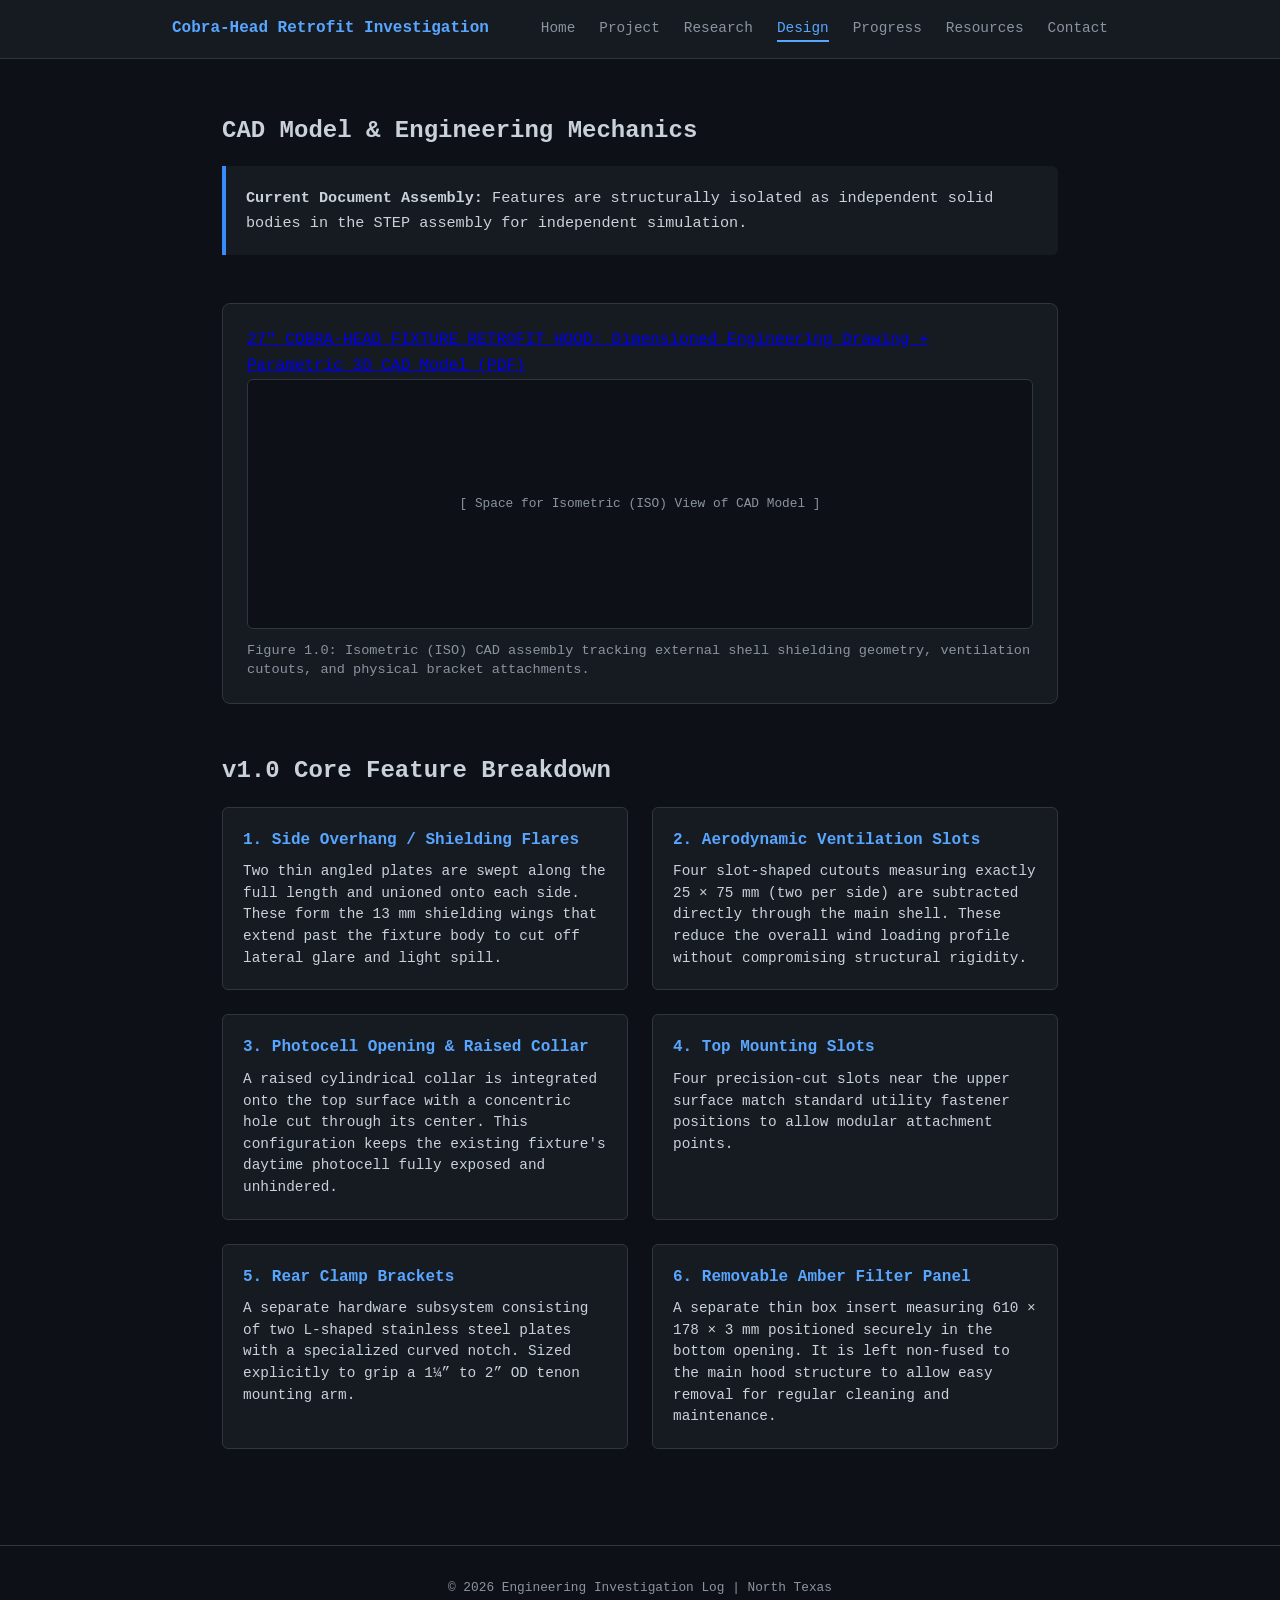
==== index.html @ 53690b92 "Update title and restructure main content" ====
<!DOCTYPE html>
<html lang="en">
<head>
    <meta charset="UTF-8">
    <meta name="viewport" content="width=device-width, initial-scale=1.0">
    <title>CAD Design & Specifications | Cobra-Head Retrofit</title>
    <link rel="preconnect" href="https://fonts.googleapis.com">
    <link rel="preconnect" href="https://fonts.gstatic.com" crossorigin>
    <link href="https://fonts.googleapis.com/css2?family=Inter:wght@400;500;600;700&family=JetBrains+Mono:wght@400;500&display=swap" rel="stylesheet">
    <link rel="stylesheet" href="style.css">
</head>
<body>

    <header>
        <nav>
            <div class="logo">Cobra-Head Retrofit Investigation</div>
            <ul>
                <li><a href="index.html">Home</a></li>
                <li><a href="project.html">Project</a></li>
                <li><a href="research.html">Research</a></li>
                <li><a href="design.html" class="active">Design</a></li>
                <li><a href="progress.html">Progress</a></li>
                <li><a href="resources.html">Resources</a></li>
                <li><a href="contact.html">Contact</a></li>
            </ul>
        </nav>
    </header>

    <main>
        <section class="contact-hero">
            <h1>CAD Model & Engineering Mechanics</h1>
            <p class="criticism-statement">
                <strong>Current Document Assembly:</strong> Features are structurally isolated as independent solid bodies in the STEP assembly for independent simulation.
            </p>
        </section>

        <div class="design-visuals widescreen-layout">
            <div class="visual-card full-width-card">
                <div class="card-header-link">
                    <a href="Cobra Head Retrofit Hood v1.0" class="pdf-document-link" target="_blank" download>
                        27" COBRA-HEAD FIXTURE RETROFIT HOOD: Dimensioned Engineering Drawing + Parametric 3D CAD Model (PDF)
                    </a>
                </div>
                
                <div class="design-image-container massive-viewport">
                    <img src="cad-render.png" alt="Cobra-Head Retrofit Hood v1.0 CAD Isometric View" class="display-photo" onerror="this.parentNode.querySelector('.photo-placeholder').style.display='flex'; this.style.display='none';">
                    <div class="photo-placeholder"><span>[ Space for Isometric (ISO) View of CAD Model ]</span></div>
                </div>
                <p class="visual-caption">Figure 1.0: Isometric (ISO) CAD assembly tracking external shell shielding geometry, ventilation cutouts, and physical bracket attachments.</p>
            </div>
        </div>

        <section class="technical-specs" style="margin-top: 3rem;">
            <h2>v1.0 Core Feature Breakdown</h2>
            <div class="feature-list">
                
                <div class="feature-item">
                    <h4>1. Side Overhang / Shielding Flares</h4>
                    <p>Two thin angled plates are swept along the full length and unioned onto each side. These form the 13 mm shielding wings that extend past the fixture body to cut off lateral glare and light spill.</p>
                </div>

                <div class="feature-item">
                    <h4>2. Aerodynamic Ventilation Slots</h4>
                    <p>Four slot-shaped cutouts measuring exactly 25 × 75 mm (two per side) are subtracted directly through the main shell. These reduce the overall wind loading profile without compromising structural rigidity.</p>
                </div>

                <div class="feature-item">
                    <h4>3. Photocell Opening & Raised Collar</h4>
                    <p>A raised cylindrical collar is integrated onto the top surface with a concentric hole cut through its center. This configuration keeps the existing fixture's daytime photocell fully exposed and unhindered.</p>
                </div>

                <div class="feature-item">
                    <h4>4. Top Mounting Slots</h4>
                    <p>Four precision-cut slots near the upper surface match standard utility fastener positions to allow modular attachment points.</p>
                </div>

                <div class="feature-item">
                    <h4>5. Rear Clamp Brackets</h4>
                    <p>A separate hardware subsystem consisting of two L-shaped stainless steel plates with a specialized curved notch. Sized explicitly to grip a 1¼” to 2” OD tenon mounting arm.</p>
                </div>

                <div class="feature-item">
                    <h4>6. Removable Amber Filter Panel</h4>
                    <p>A separate thin box insert measuring 610 × 178 × 3 mm positioned securely in the bottom opening. It is left non-fused to the main hood structure to allow easy removal for regular cleaning and maintenance.</p>
                </div>

            </div>
        </section>
    </main>

    <footer>
        <p>&copy; 2026 Engineering Investigation Log | North Texas</p>
    </footer>

</body>
</html>
---- style.css ----
/* Clean Engineering Log Theme */
* {
    margin: 0;
    padding: 0;
    box-sizing: border-box;
    font-family: ui-monospace, SFMono-Regular, Menlo, Monaco, Consolas, monospace;
}

body {
    background-color: #0d1117; /* GitHub Dark Mode Blue/Grey */
    color: #c9d1d9;
    line-height: 1.6;
    padding-top: 80px;
}

header {
    background-color: #161b22;
    border-bottom: 1px solid #30363d;
    position: fixed;
    top: 0;
    width: 100%;
    z-index: 100;
}

nav {
    display: flex;
    justify-content: space-between;
    align-items: center;
    max-width: 1000px;
    margin: 0 auto;
    padding: 1rem 2rem;
}

.logo {
    font-weight: bold;
    color: #58a6ff;
}

nav ul {
    display: flex;
    list-style: none;
}

nav ul li {
    margin-left: 1.5rem;
}

nav ul li a {
    color: #8b949e;
    text-decoration: none;
    font-size: 0.9rem;
}

nav ul li a:hover, nav ul li a.active {
    color: #58a6ff;
    border-bottom: 2px solid #58a6ff;
    padding-bottom: 4px;
}

main {
    max-width: 900px;
    margin: 0 auto;
    padding: 2rem;
}

/* Hero Section */
.hero-investigation h1 {
    font-size: 2rem;
    color: #f0f6fc;
    margin-bottom: 1rem;
}

.mission-statement {
    background-color: #161b22; /* The dark grey box background */
    border-left: 4px solid #388bfd; /* The blue accent line */
    padding: 1.25rem; /* Padding inside the box so text has breathing room */
    border-radius: 0 6px 6px 0; /* Slightly rounded corners on the right side */
    color: #c9d1d9; /* Clean text color */
    font-size: 1.05rem;
    line-height: 1.5;
    margin-top: 1rem;
    margin-bottom: 3rem;
}

/* Dashboard Grid */
.homepage-grid {
    display: grid;
    grid-template-columns: repeat(auto-fit, minmax(250px, 1fr));
    gap: 1.5rem;
    margin-bottom: 3rem;
}

.dashboard-card {
    background-color: #161b22;
    border: 1px solid #30363d;
    border-radius: 6px;
    padding: 1.5rem;
}

.dashboard-card h3 {
    color: #f0f6fc;
    font-size: 1.1rem;
    margin-bottom: 1rem;
    border-bottom: 1px solid #30363d;
    padding-bottom: 0.5rem;
}

.highlight-card {
    border-color: #388bfd;
    background-color: #0d1117;
}

.notebook-list {
    list-style: none;
    font-size: 0.9rem;
}

.notebook-list li {
    margin-bottom: 0.75rem;
    position: relative;
    padding-left: 1.25rem;
}

.check-list li::before { content: "✓"; color: #3fb950; position: absolute; left: 0; }
.bullet-list li::before { content: "•"; color: #8b949e; position: absolute; left: 0; font-size: 1.2rem; top: -2px; }
.target-list li::before { content: "→"; color: #58a6ff; position: absolute; left: 0; }

/* Maturity Matrix Table */
.matrix-section {
    margin-bottom: 3rem;
}

.matrix-section h2 {
    font-size: 1.4rem;
    color: #f0f6fc;
    margin-bottom: 1rem;
}

.matrix-table {
    width: 100%;
    border-collapse: collapse;
    background-color: #161b22;
    border: 1px solid #30363d;
    border-radius: 6px;
    overflow: hidden;
}

.matrix-table th, .matrix-table td {
    padding: 0.75rem 1rem;
    text-align: left;
    border-bottom: 1px solid #30363d;
    font-size: 0.9rem;
}

.matrix-table th {
    background-color: #21262d;
    color: #f0f6fc;
}

.status-tag {
    padding: 0.2rem 0.5rem;
    border-radius: 4px;
    font-size: 0.85rem;
    font-weight: bold;
}

/* Abandonment Box */
.criteria-box {
    background-color: #1b1111;
    border: 1px solid #6e2e2e;
    border-radius: 6px;
    padding: 1.5rem;
}

.criteria-box h2 {
    color: #ff7b72;
    font-size: 1.3rem;
    margin-bottom: 0.5rem;
}

.criteria-box p {
    font-size: 0.9rem;
    margin-bottom: 1rem;
}

.criteria-box ul {
    list-style: none;
    font-size: 0.9rem;
}

.criteria-box ul li {
    margin-bottom: 0.5rem;
    padding-left: 1rem;
    border-left: 2px solid #ff7b72;
}

footer {
    text-align: center;
    padding: 2rem;
    color: #8b949e;
    font-size: 0.8rem;
    border-top: 1px solid #30363d;
    margin-top: 4rem;
}

/* --- Contact Page Specific Styles --- */

/* Updates your global font configuration to use Inter and JetBrains Mono */
body {
    font-family: 'Inter', -apple-system, sans-serif;
}
code, pre, table, .mono, .contact-links strong {
    font-family: 'JetBrains Mono', monospace;
}

.contact-hero {
    margin-bottom: 3rem;
}

.criticism-statement {
    background-color: #161b22;
    border-left: 4px solid #388bfd;
    padding: 1.25rem;
    border-radius: 0 6px 6px 0;
    color: #c9d1d9;
    font-size: 0.95rem;
    margin-top: 1rem;
}

/* Flexbox/Grid Layout for Team Cards */
.team-grid {
    display: flex;
    flex-direction: column;
    gap: 2rem;
}

.profile-card {
    background-color: #161b22;
    border: 1px solid #30363d;
    border-radius: 8px;
    padding: 1.5rem;
    display: flex;
    gap: 2rem;
    align-items: center;
}

/* Profile Photo Structural Boundaries */
.profile-image-container {
    position: relative;
    width: 150px;
    height: 150px;
    flex-shrink: 0;
    background-color: #0d1117;
    border: 1px dashed #30363d;
    border-radius: 6px;
    overflow: hidden;
    display: flex;
    align-items: center;
    justify-content: center;
}

.profile-photo {
    width: 100%;
    height: 100%;
    object-fit: cover;
    position: absolute;
    top: 0;
    left: 0;
    z-index: 2;
}

.photo-placeholder {
    color: #8b949e;
    font-size: 0.8rem;
    text-align: center;
    z-index: 1;
}

.profile-details h2 {
    color: #f0f6fc;
    font-size: 1.4rem;
    margin-bottom: 0.25rem;
}

.role-tag {
    color: #58a6ff;
    font-size: 0.85rem;
    font-weight: 600;
    text-transform: uppercase;
    letter-spacing: 0.05em;
    margin-bottom: 1rem;
}

.contact-links {
    list-style: none;
}

.contact-links li {
    margin-bottom: 0.5rem;
    font-size: 0.95rem;
    color: #c9d1d9;
}

.contact-links a {
    color: #58a6ff;
    text-decoration: none;
}

.contact-links a:hover {
    text-decoration: underline;
}

/* Responsive design adjustments for mobile screens */
@media (max-width: 600px) {
    .profile-card {
        flex-direction: column;
        align-items: flex-start;
        gap: 1.25rem;
    }
    .profile-image-container {
        width: 120px;
        height: 120px;
    }
}
/* --- Design & Progress Page Specific Layout Layouts --- */

.design-visuals {
    display: flex;
    gap: 2rem;
    margin-bottom: 2.5rem;
}

.visual-card {
    flex: 1;
    background-color: #161b22;
    border: 1px solid #30363d;
    border-radius: 8px;
    padding: 1.5rem;
}

.visual-card h3 {
    color: #f0f6fc;
    font-size: 1.1rem;
    margin-bottom: 1rem;
}

.design-image-container {
    position: relative;
    width: 100%;
    height: 250px;
    background-color: #0d1117;
    border: 1px solid #30363d;
    border-radius: 6px;
    overflow: hidden;
    display: flex;
    align-items: center;
    justify-content: center;
}

.display-photo {
    width: 100%;
    height: 100%;
    object-fit: cover;
}

.visual-caption {
    font-size: 0.85rem;
    color: #8b949e;
    margin-top: 0.75rem;
    line-height: 1.4;
}

/* Feature Breakdown Cards */
.feature-list {
    display: grid;
    grid-template-columns: repeat(auto-fit, minmax(280px, 1fr));
    gap: 1.5rem;
    margin-top: 1rem;
}

.feature-item {
    background-color: #161b22;
    border: 1px solid #30363d;
    border-radius: 6px;
    padding: 1.25rem;
}

.feature-item h4 {
    color: #58a6ff;
    font-size: 1rem;
    margin-bottom: 0.5rem;
}

.feature-item p {
    font-size: 0.9rem;
    color: #c9d1d9;
    line-height: 1.5;
}

/* Timeline Progression Styles */
.log-timeline {
    display: flex;
    flex-direction: column;
    gap: 2rem;
    position: relative;
}

.log-entry {
    display: flex;
    gap: 2rem;
    border-left: 2px solid #30363d;
    padding-left: 1.5rem;
    margin-left: 0.5rem;
}

.log-date {
    font-family: 'JetBrains Mono', monospace;
    font-size: 0.9rem;
    color: #58a6ff;
    font-weight: 500;
    min-width: 120px;
    flex-shrink: 0;
    padding-top: 0.2rem;
}

.log-content h3 {
    color: #f0f6fc;
    font-size: 1.2rem;
    margin-bottom: 0.5rem;
}

.log-content p {
    font-size: 0.95rem;
    color: #c9d1d9;
}

/* Mobile Responsiveness for Design & Logs */
@media (max-width: 768px) {
    .design-visuals {
        flex-direction: column;
    }
    .log-entry {
        flex-direction: column;
        gap: 0.5rem;
        padding-left: 1rem;
    }
    .log-date {
        min-width: auto;
    }
}
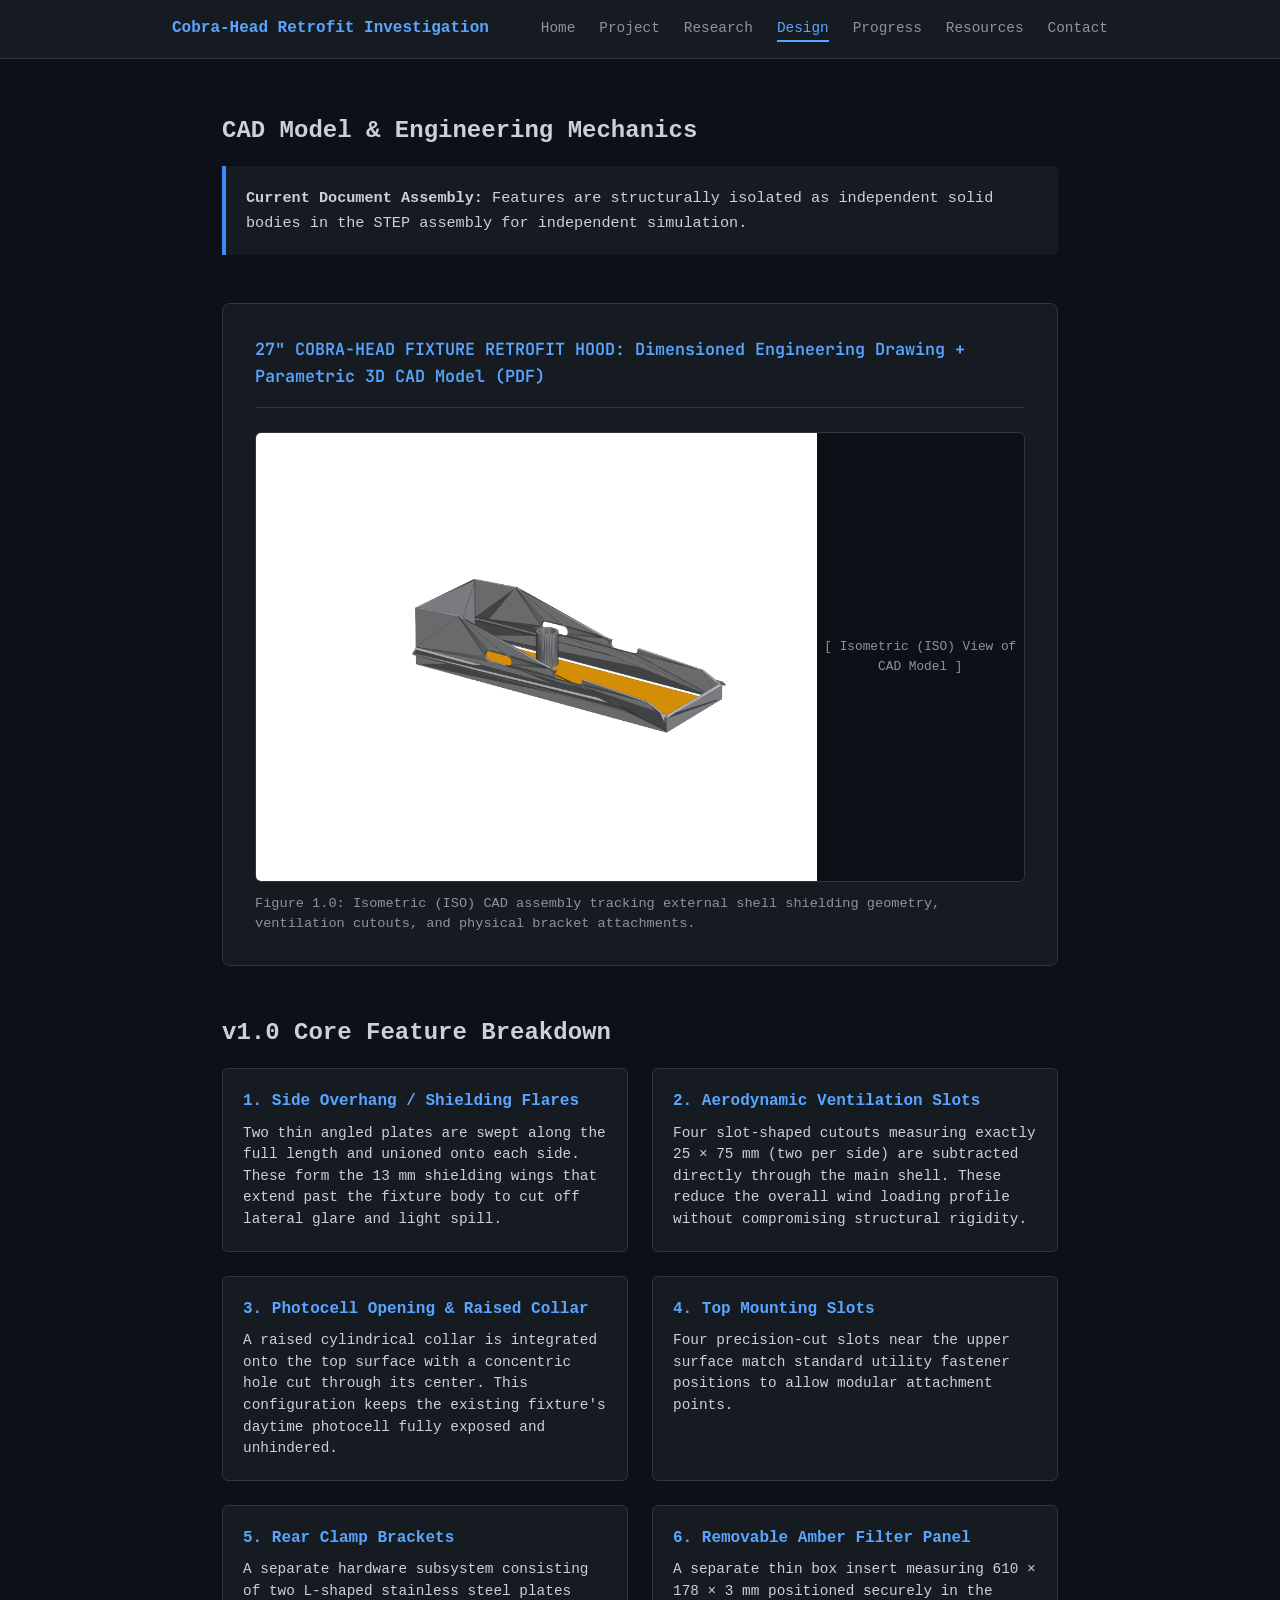
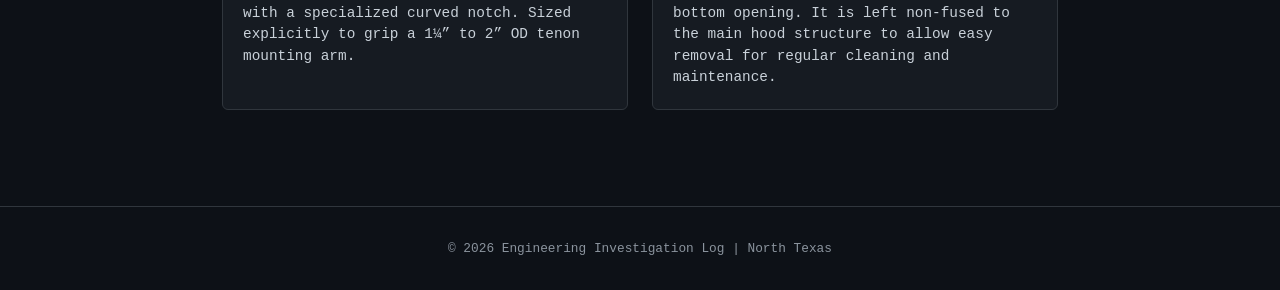
==== commit a880406c: "Update placeholder text for CAD model image" ====
--- a/index.html
+++ b/index.html
@@ -44,7 +44,7 @@
                 
                 <div class="design-image-container massive-viewport">
                     <img src="cad-render.png" alt="Cobra-Head Retrofit Hood v1.0 CAD Isometric View" class="display-photo" onerror="this.parentNode.querySelector('.photo-placeholder').style.display='flex'; this.style.display='none';">
-                    <div class="photo-placeholder"><span>[ Space for Isometric (ISO) View of CAD Model ]</span></div>
+                    <div class="photo-placeholder"><span>[ Isometric (ISO) View of CAD Model ]</span></div>
                 </div>
                 <p class="visual-caption">Figure 1.0: Isometric (ISO) CAD assembly tracking external shell shielding geometry, ventilation cutouts, and physical bracket attachments.</p>
             </div>
--- a/style.css
+++ b/style.css
@@ -322,32 +322,47 @@
         height: 120px;
     }
 }
-/* --- Design & Progress Page Specific Layout Layouts --- */
-
-.design-visuals {
-    display: flex;
-    gap: 2rem;
+/* --- Design & Progress Page Specific Layout Layouts (Widescreen Updates) --- */
+
+.widescreen-layout {
+    display: block;
+    width: 100%;
     margin-bottom: 2.5rem;
 }
 
-.visual-card {
-    flex: 1;
+.full-width-card {
     background-color: #161b22;
     border: 1px solid #30363d;
     border-radius: 8px;
-    padding: 1.5rem;
-}
-
-.visual-card h3 {
-    color: #f0f6fc;
-    font-size: 1.1rem;
-    margin-bottom: 1rem;
+    padding: 2rem;
+    width: 100%;
+}
+
+.card-header-link {
+    margin-bottom: 1.5rem;
+    border-bottom: 1px solid #30363d;
+    padding-bottom: 1rem;
+}
+
+/* Document Download Link Style */
+.pdf-document-link {
+    color: #58a6ff;
+    font-family: 'JetBrains Mono', monospace;
+    font-size: 1.05rem;
+    font-weight: 600;
+    text-decoration: none;
+    display: inline-block;
+    transition: color 0.2s ease;
+}
+
+.pdf-document-link:hover {
+    color: #79c0ff;
+    text-decoration: underline;
 }
 
 .design-image-container {
     position: relative;
     width: 100%;
-    height: 250px;
     background-color: #0d1117;
     border: 1px solid #30363d;
     border-radius: 6px;
@@ -357,6 +372,12 @@
     justify-content: center;
 }
 
+/* Expanded height for premium structural layout */
+.massive-viewport {
+    height: 450px; 
+}
+
+/* Keeps your CAD image beautifully scaled inside the viewport */
 .display-photo {
     width: 100%;
     height: 100%;
@@ -370,7 +391,7 @@
     line-height: 1.4;
 }
 
-/* Feature Breakdown Cards */
+/* Feature Breakdown Grid Styles */
 .feature-list {
     display: grid;
     grid-template-columns: repeat(auto-fit, minmax(280px, 1fr));
@@ -395,43 +416,6 @@
     font-size: 0.9rem;
     color: #c9d1d9;
     line-height: 1.5;
-}
-
-/* Timeline Progression Styles */
-.log-timeline {
-    display: flex;
-    flex-direction: column;
-    gap: 2rem;
-    position: relative;
-}
-
-.log-entry {
-    display: flex;
-    gap: 2rem;
-    border-left: 2px solid #30363d;
-    padding-left: 1.5rem;
-    margin-left: 0.5rem;
-}
-
-.log-date {
-    font-family: 'JetBrains Mono', monospace;
-    font-size: 0.9rem;
-    color: #58a6ff;
-    font-weight: 500;
-    min-width: 120px;
-    flex-shrink: 0;
-    padding-top: 0.2rem;
-}
-
-.log-content h3 {
-    color: #f0f6fc;
-    font-size: 1.2rem;
-    margin-bottom: 0.5rem;
-}
-
-.log-content p {
-    font-size: 0.95rem;
-    color: #c9d1d9;
 }
 
 /* Mobile Responsiveness for Design & Logs */
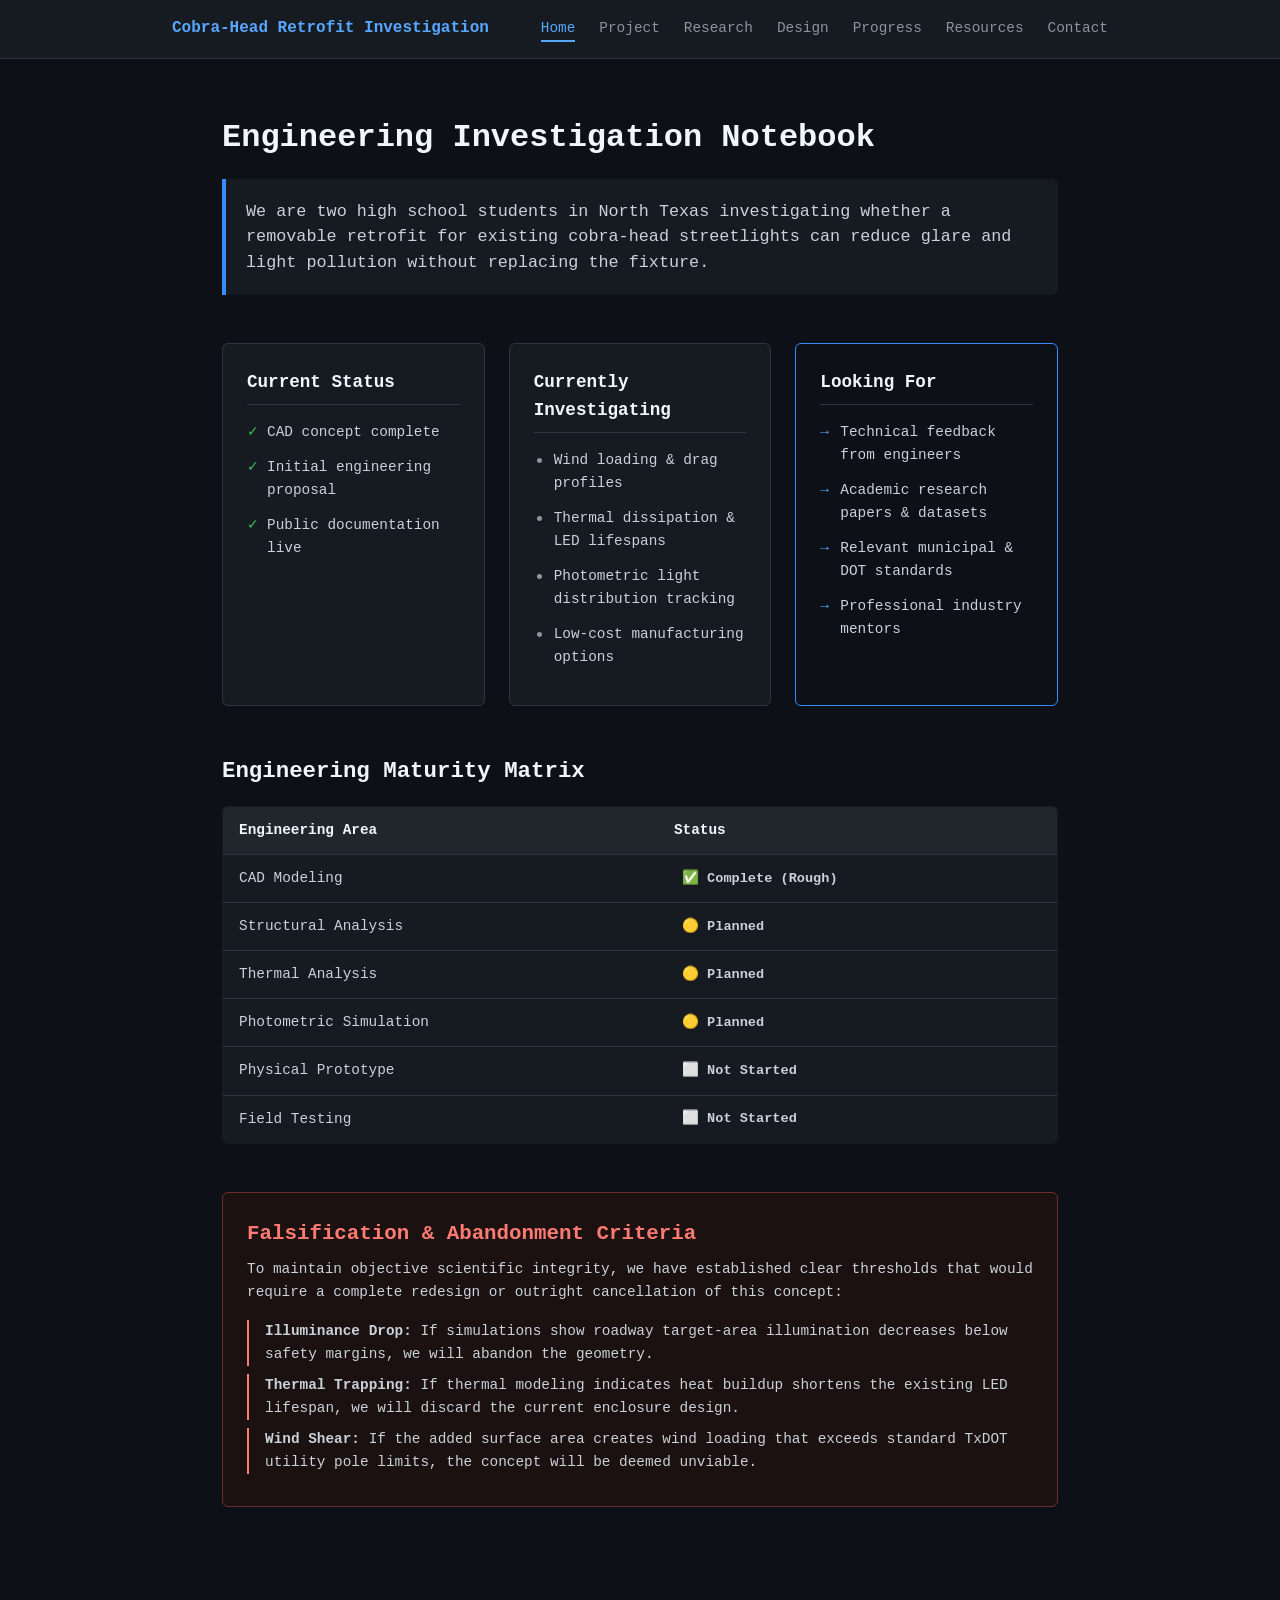
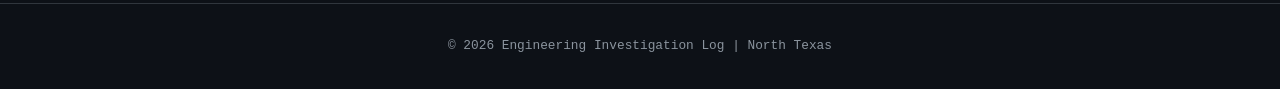
==== commit fce42964: "Revise index.html for project updates and navigation Updated the title and navigation elements in th" ====
--- a/index.html
+++ b/index.html
@@ -3,10 +3,7 @@
 <head>
     <meta charset="UTF-8">
     <meta name="viewport" content="width=device-width, initial-scale=1.0">
-    <title>CAD Design & Specifications | Cobra-Head Retrofit</title>
-    <link rel="preconnect" href="https://fonts.googleapis.com">
-    <link rel="preconnect" href="https://fonts.gstatic.com" crossorigin>
-    <link href="https://fonts.googleapis.com/css2?family=Inter:wght@400;500;600;700&family=JetBrains+Mono:wght@400;500&display=swap" rel="stylesheet">
+    <title>Cobra-Head Retrofit: Engineering Notebook</title>
     <link rel="stylesheet" href="style.css">
 </head>
 <body>
@@ -15,10 +12,10 @@
         <nav>
             <div class="logo">Cobra-Head Retrofit Investigation</div>
             <ul>
-                <li><a href="index.html">Home</a></li>
+                <li><a href="index.html" class="active">Home</a></li>
                 <li><a href="project.html">Project</a></li>
                 <li><a href="research.html">Research</a></li>
-                <li><a href="design.html" class="active">Design</a></li>
+                <li><a href="design.html">Design</a></li>
                 <li><a href="progress.html">Progress</a></li>
                 <li><a href="resources.html">Resources</a></li>
                 <li><a href="contact.html">Contact</a></li>
@@ -27,64 +24,92 @@
     </header>
 
     <main>
-        <section class="contact-hero">
-            <h1>CAD Model & Engineering Mechanics</h1>
-            <p class="criticism-statement">
-                <strong>Current Document Assembly:</strong> Features are structurally isolated as independent solid bodies in the STEP assembly for independent simulation.
+        <section class="hero-investigation">
+            <h1>Engineering Investigation Notebook</h1>
+            <p class="mission-statement">
+                We are two high school students in North Texas investigating whether a removable retrofit for existing cobra-head streetlights can reduce glare and light pollution without replacing the fixture.
             </p>
         </section>
 
-        <div class="design-visuals widescreen-layout">
-            <div class="visual-card full-width-card">
-                <div class="card-header-link">
-                    <a href="Cobra Head Retrofit Hood v1.0" class="pdf-document-link" target="_blank" download>
-                        27" COBRA-HEAD FIXTURE RETROFIT HOOD: Dimensioned Engineering Drawing + Parametric 3D CAD Model (PDF)
-                    </a>
-                </div>
-                
-                <div class="design-image-container massive-viewport">
-                    <img src="cad-render.png" alt="Cobra-Head Retrofit Hood v1.0 CAD Isometric View" class="display-photo" onerror="this.parentNode.querySelector('.photo-placeholder').style.display='flex'; this.style.display='none';">
-                    <div class="photo-placeholder"><span>[ Isometric (ISO) View of CAD Model ]</span></div>
-                </div>
-                <p class="visual-caption">Figure 1.0: Isometric (ISO) CAD assembly tracking external shell shielding geometry, ventilation cutouts, and physical bracket attachments.</p>
+        <div class="homepage-grid">
+            
+            <div class="dashboard-card">
+                <h3>Current Status</h3>
+                <ul class="notebook-list check-list">
+                    <li>CAD concept complete</li>
+                    <li>Initial engineering proposal</li>
+                    <li>Public documentation live</li>
+                </ul>
             </div>
+
+            <div class="dashboard-card">
+                <h3>Currently Investigating</h3>
+                <ul class="notebook-list bullet-list">
+                    <li>Wind loading & drag profiles</li>
+                    <li>Thermal dissipation & LED lifespans</li>
+                    <li>Photometric light distribution tracking</li>
+                    <li>Low-cost manufacturing options</li>
+                </ul>
+            </div>
+
+            <div class="dashboard-card highlight-card">
+                <h3>Looking For</h3>
+                <ul class="notebook-list target-list">
+                    <li>Technical feedback from engineers</li>
+                    <li>Academic research papers & datasets</li>
+                    <li>Relevant municipal & DOT standards</li>
+                    <li>Professional industry mentors</li>
+                </ul>
+            </div>
+
         </div>
 
-        <section class="technical-specs" style="margin-top: 3rem;">
-            <h2>v1.0 Core Feature Breakdown</h2>
-            <div class="feature-list">
-                
-                <div class="feature-item">
-                    <h4>1. Side Overhang / Shielding Flares</h4>
-                    <p>Two thin angled plates are swept along the full length and unioned onto each side. These form the 13 mm shielding wings that extend past the fixture body to cut off lateral glare and light spill.</p>
-                </div>
+        <section class="matrix-section">
+            <h2>Engineering Maturity Matrix</h2>
+            <table class="matrix-table">
+                <thead>
+                    <tr>
+                        <th>Engineering Area</th>
+                        <th>Status</th>
+                    </tr>
+                </thead>
+                <tbody>
+                    <tr>
+                        <td>CAD Modeling</td>
+                        <td><span class="status-tag status-green">✅ Complete (Rough)</span></td>
+                    </tr>
+                    <tr>
+                        <td>Structural Analysis</td>
+                        <td><span class="status-tag status-yellow">🟡 Planned</span></td>
+                    </tr>
+                    <tr>
+                        <td>Thermal Analysis</td>
+                        <td><span class="status-tag status-yellow">🟡 Planned</span></td>
+                    </tr>
+                    <tr>
+                        <td>Photometric Simulation</td>
+                        <td><span class="status-tag status-yellow">🟡 Planned</span></td>
+                    </tr>
+                    <tr>
+                        <td>Physical Prototype</td>
+                        <td><span class="status-tag status-gray">⬜ Not Started</span></td>
+                    </tr>
+                    <tr>
+                        <td>Field Testing</td>
+                        <td><span class="status-tag status-gray">⬜ Not Started</span></td>
+                    </tr>
+                </tbody>
+            </table>
+        </section>
 
-                <div class="feature-item">
-                    <h4>2. Aerodynamic Ventilation Slots</h4>
-                    <p>Four slot-shaped cutouts measuring exactly 25 × 75 mm (two per side) are subtracted directly through the main shell. These reduce the overall wind loading profile without compromising structural rigidity.</p>
-                </div>
-
-                <div class="feature-item">
-                    <h4>3. Photocell Opening & Raised Collar</h4>
-                    <p>A raised cylindrical collar is integrated onto the top surface with a concentric hole cut through its center. This configuration keeps the existing fixture's daytime photocell fully exposed and unhindered.</p>
-                </div>
-
-                <div class="feature-item">
-                    <h4>4. Top Mounting Slots</h4>
-                    <p>Four precision-cut slots near the upper surface match standard utility fastener positions to allow modular attachment points.</p>
-                </div>
-
-                <div class="feature-item">
-                    <h4>5. Rear Clamp Brackets</h4>
-                    <p>A separate hardware subsystem consisting of two L-shaped stainless steel plates with a specialized curved notch. Sized explicitly to grip a 1¼” to 2” OD tenon mounting arm.</p>
-                </div>
-
-                <div class="feature-item">
-                    <h4>6. Removable Amber Filter Panel</h4>
-                    <p>A separate thin box insert measuring 610 × 178 × 3 mm positioned securely in the bottom opening. It is left non-fused to the main hood structure to allow easy removal for regular cleaning and maintenance.</p>
-                </div>
-
-            </div>
+        <section class="criteria-box">
+            <h2>Falsification & Abandonment Criteria</h2>
+            <p>To maintain objective scientific integrity, we have established clear thresholds that would require a complete redesign or outright cancellation of this concept:</p>
+            <ul>
+                <li><strong>Illuminance Drop:</strong> If simulations show roadway target-area illumination decreases below safety margins, we will abandon the geometry.</li>
+                <li><strong>Thermal Trapping:</strong> If thermal modeling indicates heat buildup shortens the existing LED lifespan, we will discard the current enclosure design.</li>
+                <li><strong>Wind Shear:</strong> If the added surface area creates wind loading that exceeds standard TxDOT utility pole limits, the concept will be deemed unviable.</li>
+            </ul>
         </section>
     </main>
 
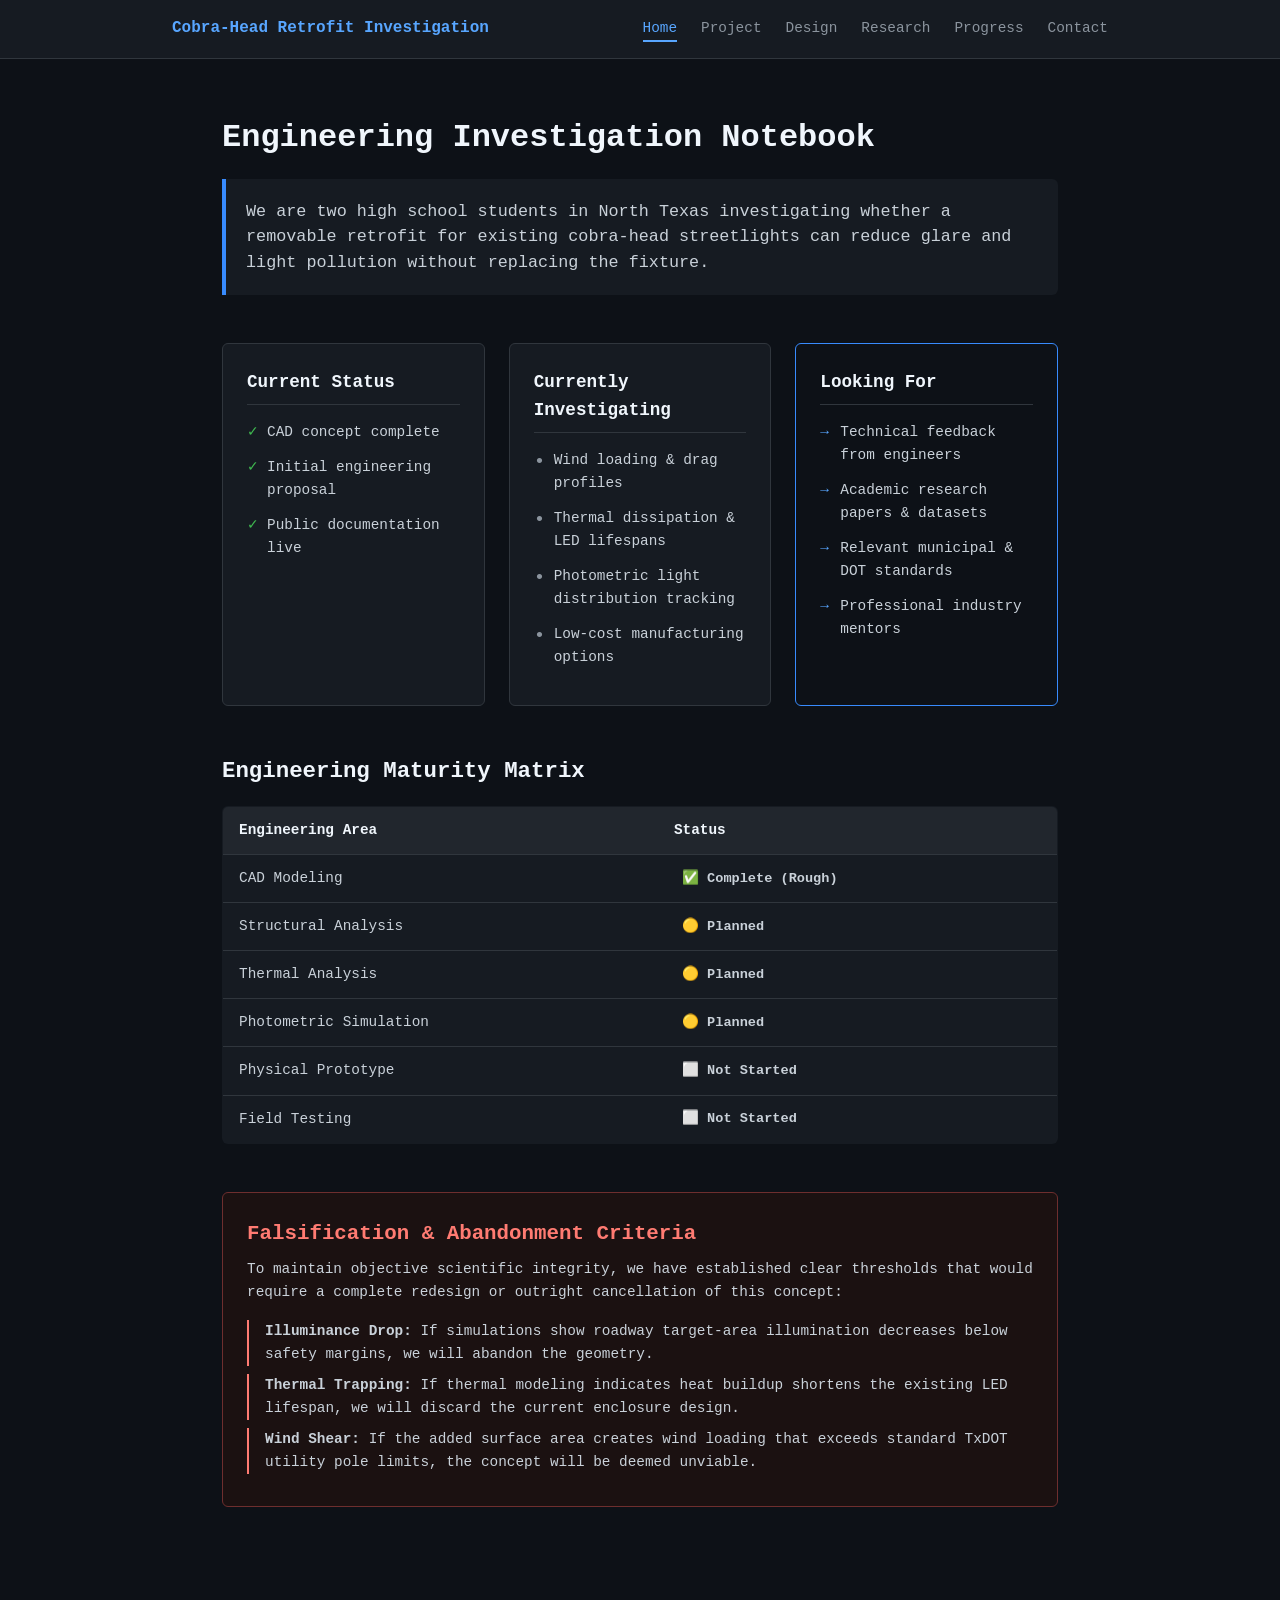
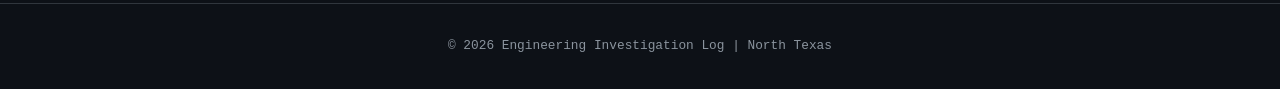
==== commit 4f1874c5: "Reorder navigation links in index.html" ====
--- a/index.html
+++ b/index.html
@@ -14,10 +14,9 @@
             <ul>
                 <li><a href="index.html" class="active">Home</a></li>
                 <li><a href="project.html">Project</a></li>
+                <li><a href="design.html">Design</a></li>
                 <li><a href="research.html">Research</a></li>
-                <li><a href="design.html">Design</a></li>
                 <li><a href="progress.html">Progress</a></li>
-                <li><a href="resources.html">Resources</a></li>
                 <li><a href="contact.html">Contact</a></li>
             </ul>
         </nav>
--- a/style.css
+++ b/style.css
@@ -432,3 +432,915 @@
         min-width: auto;
     }
 }
+/* ==========================================================================
+   PROJECT PAGE: PREMIUM ENGINEERING SCHEMATIC LAYOUT MODIFICATIONS
+   ========================================================================== */
+
+/* Theme Adjustment Override */
+.research-sheet-theme {
+    background-color: #0d1117;
+    color: #c9d1d9;
+}
+
+/* 1. Hero Structural Layout */
+.project-hero-viewport {
+    width: 100%;
+    min-height: 70vh;
+    background-size: cover;
+    background-position: center;
+    background-attachment: scroll;
+    display: flex;
+    align-items: center;
+    justify-content: center;
+    text-align: center;
+    padding: 4rem 2rem;
+    position: relative;
+    border-bottom: 1px solid #30363d;
+}
+
+.hero-inner-content {
+    max-width: 800px;
+}
+
+.technical-label {
+    font-family: 'JetBrains Mono', monospace;
+    font-size: 0.85rem;
+    color: #58a6ff;
+    text-transform: uppercase;
+    letter-spacing: 0.15em;
+    display: block;
+    margin-bottom: 1rem;
+}
+
+.project-hero-viewport h1 {
+    font-size: clamp(2.25rem, 5vw, 3.5rem);
+    font-weight: 700;
+    letter-spacing: -0.03em;
+    color: #f0f6fc;
+    margin-bottom: 1.5rem;
+}
+
+.project-hero-viewport p {
+    font-size: clamp(1.1rem, 2vw, 1.35rem);
+    line-height: 1.5;
+    color: #8b949e;
+}
+
+.scroll-indicator-arrow {
+    margin-top: 3rem;
+    font-size: 1.5rem;
+    color: #30363d;
+    animation: pulseVelocity 2s infinite ease-in-out;
+}
+
+@keyframes pulseVelocity {
+    0%, 100% { transform: translateY(0); opacity: 0.4; }
+    50% { transform: translateY(6px); opacity: 1; }
+}
+
+/* Global Content Stream Boundaries */
+.structured-research-stream {
+    max-width: 1100px;
+    margin: 0 auto;
+    padding: 6rem 2rem;
+}
+
+.section-technical-title {
+    font-size: 1.5rem;
+    font-weight: 700;
+    letter-spacing: -0.02em;
+    color: #f0f6fc;
+    margin-bottom: 2rem;
+    border-bottom: 1px solid #21262d;
+    padding-bottom: 0.75rem;
+}
+
+/* 2. Editorial Split Block Setup */
+.editorial-split-block {
+    display: grid;
+    grid-template-columns: 1fr 1fr;
+    background-color: #15181d;
+    border: 1px solid #30363d;
+    border-radius: 8px;
+    overflow: hidden;
+    margin-bottom: 5rem;
+}
+
+.split-image-panel {
+    background-size: cover;
+    background-position: center;
+    min-height: 350px;
+    position: relative;
+}
+
+.image-overlay-tag {
+    position: absolute;
+    bottom: 1rem;
+    left: 1rem;
+    background-color: rgba(13, 17, 23, 0.85);
+    border: 1px solid #30363d;
+    padding: 0.4rem 0.75rem;
+    font-family: 'JetBrains Mono', monospace;
+    font-size: 0.75rem;
+    color: #8b949e;
+    border-radius: 4px;
+}
+
+.split-text-panel {
+    padding: 3rem;
+    display: flex;
+    flex-direction: column;
+    justify-content: center;
+}
+
+.split-text-panel h2 {
+    color: #f0f6fc;
+    font-size: 1.75rem;
+    margin-bottom: 1.25rem;
+    letter-spacing: -0.02em;
+}
+
+.condensed-narrative {
+    font-size: 1.05rem;
+    line-height: 1.6;
+    color: #c9d1d9;
+}
+
+/* 3. Environmental Comparison Block */
+.environmental-comparison {
+    margin-bottom: 6rem;
+}
+
+.comparison-grid {
+    display: grid;
+    grid-template-columns: 1fr 1fr;
+    gap: 1.5rem;
+    margin-bottom: 1.25rem;
+}
+
+.comparison-frame {
+    width: 100%;
+    height: 280px;
+    background-size: cover;
+    background-position: center;
+    border: 1px solid #30363d;
+    border-radius: 6px;
+    background-color: #0d1117;
+    position: relative;
+    overflow: hidden;
+}
+
+.urban-glow-frame {
+    background-color: #0a0e17;
+}
+
+/* Technical simulation of artificial city skyglow wash */
+.simulated-skyglow-wash {
+    position: absolute;
+    width: 100%;
+    height: 100%;
+    bottom: 0;
+    background: linear-gradient(to top, rgba(245, 158, 11, 0.25), rgba(13, 17, 23, 0));
+}
+
+.frame-caption {
+    font-family: 'JetBrains Mono', monospace;
+    font-size: 0.8rem;
+    color: #8b949e;
+    margin-top: 0.5rem;
+}
+
+.comparison-summary-caption {
+    font-size: 0.95rem;
+    color: #8b949e;
+    line-height: 1.5;
+    text-align: center;
+    max-width: 800px;
+    margin: 1.5rem auto 0 auto;
+}
+
+/* 4. Three-Tier Modular Rows (Problem & Operations) */
+.three-tier-card-row {
+    display: grid;
+    grid-template-columns: repeat(3, 1fr);
+    gap: 1.5rem;
+    margin-bottom: 6rem;
+}
+
+.problem-data-card, .operation-card {
+    background-color: #15181d;
+    border: 1px solid #30363d;
+    border-radius: 6px;
+    padding: 2rem;
+}
+
+.card-mono-index {
+    font-family: 'JetBrains Mono', monospace;
+    font-size: 0.85rem;
+    color: #58a6ff;
+    margin-bottom: 1rem;
+}
+
+.problem-data-card h3, .operation-card h4 {
+    color: #f0f6fc;
+    font-size: 1.25rem;
+    margin-bottom: 0.75rem;
+    letter-spacing: -0.01em;
+}
+
+.problem-data-card p, .operation-card p {
+    font-size: 0.95rem;
+    line-height: 1.5;
+    color: #8b949e;
+}
+
+/* 5. Central Inquiry Typographic Frame */
+.minimalist-inquiry-block {
+    background-color: #15181d;
+    border-top: 1px solid #30363d;
+    border-bottom: 1px solid #30363d;
+    padding: 5rem 2rem;
+    text-align: center;
+    margin-left: calc(-50vw + 50%);
+    margin-right: calc(-50vw + 50%);
+    width: 100vw;
+    margin-bottom: 6rem;
+}
+
+.inquiry-container {
+    max-width: 850px;
+    margin: 0 auto;
+}
+
+.query-tag-label {
+    font-family: 'JetBrains Mono', monospace;
+    font-size: 0.8rem;
+    color: #f59e0b;
+    text-transform: uppercase;
+    letter-spacing: 0.1em;
+    display: block;
+    margin-bottom: 1.5rem;
+}
+
+.prime-engineering-question {
+    font-size: clamp(1.35rem, 2.5vw, 1.85rem);
+    font-weight: 600;
+    line-height: 1.4;
+    color: #f0f6fc;
+    font-style: italic;
+}
+
+/* 6. Prominent Objective Callout */
+.prominent-objective-callout {
+    margin-bottom: 6rem;
+}
+
+.objective-internal-card {
+    background: linear-gradient(135deg, #15181d 0%, #111b27 100%);
+    border: 1px solid rgba(56, 139, 253, 0.4);
+    padding: 2.5rem;
+    border-radius: 8px;
+    box-shadow: 0 10px 30px rgba(0,0,0,0.2);
+}
+
+.objective-internal-card h3 {
+    color: #58a6ff;
+    font-size: 1.35rem;
+    margin-bottom: 0.75rem;
+    letter-spacing: -0.01em;
+}
+
+.objective-internal-card p {
+    font-size: 1.1rem;
+    line-height: 1.5;
+    color: #c9d1d9;
+}
+
+/* 7. Six-Tier Geometric Grid */
+.six-tier-matrix-grid {
+    display: grid;
+    grid-template-columns: repeat(3, 1fr);
+    gap: 1.5rem;
+    margin-bottom: 6rem;
+}
+
+.constraint-micro-card {
+    background-color: #15181d;
+    border: 1px solid #21262d;
+    border-radius: 6px;
+    padding: 1.5rem;
+    transition: border-color 0.2s ease;
+}
+
+.constraint-micro-card:hover {
+    border-color: #30363d;
+}
+
+.constraint-micro-card h4 {
+    color: #f0f6fc;
+    font-size: 1.1rem;
+    margin-bottom: 0.5rem;
+}
+
+.constraint-micro-card p {
+    font-size: 0.9rem;
+    line-height: 1.45;
+    color: #8b949e;
+}
+
+/* 8. Technical Status Ledger Execution */
+.progress-ledger-section {
+    margin-bottom: 6rem;
+}
+
+.phase-tracker-pipeline {
+    display: grid;
+    grid-template-columns: repeat(3, 1fr);
+    gap: 2rem;
+    background-color: #15181d;
+    border: 1px solid #30363d;
+    border-radius: 8px;
+    padding: 2.5rem;
+}
+
+.pipeline-column {
+    display: flex;
+    flex-direction: column;
+}
+
+.column-status-header {
+    font-family: 'JetBrains Mono', monospace;
+    font-size: 0.85rem;
+    font-weight: 600;
+    padding-bottom: 0.75rem;
+    border-bottom: 1px solid #30363d;
+    margin-bottom: 1.25rem;
+    text-transform: uppercase;
+    letter-spacing: 0.05em;
+}
+
+.status-complete { color: #56d364; }
+.status-active { color: #e3b341; }
+.status-pending { color: #8b949e; }
+
+.pipeline-item-list {
+    list-style: none;
+}
+
+.pipeline-item-list li {
+    font-size: 0.95rem;
+    color: #c9d1d9;
+    margin-bottom: 0.75rem;
+    position: relative;
+    padding-left: 1.25rem;
+}
+
+.pipeline-item-list li::before {
+    content: "▫";
+    position: absolute;
+    left: 0;
+    color: #30363d;
+}
+
+.status-complete + .pipeline-item-list li::before { color: #56d364; }
+.status-active + .pipeline-item-list li::before { color: #e3b341; }
+
+/* 9. Next Steps Specific Variant */
+.next-operational-steps {
+    margin-bottom: 2rem;
+}
+
+.next-operational-steps .three-tier-card-row {
+    margin-bottom: 0;
+}
+
+/* Mobile & Tablet Layout Adjustments */
+@media (max-width: 968px) {
+    .editorial-split-block, .six-tier-matrix-grid, .phase-tracker-pipeline {
+        grid-template-columns: 1fr;
+    }
+    .three-tier-card-row {
+        grid-template-columns: 1fr;
+        gap: 1.25rem;
+    }
+    .split-text-panel {
+        padding: 2rem;
+    }
+    .split-image-panel {
+        min-height: 250px;
+    }
+}
+
+@media (max-width: 650px) {
+    .comparison-grid {
+        grid-template-columns: 1fr;
+    }
+    .project-hero-viewport {
+        min-height: 50vh;
+    }
+    .structured-research-stream {
+        padding: 4rem 1.25rem;
+    }
+}
+/* ==========================================================================
+   DESIGN NOTEBOOK SYSTEM: MODULAR REUSABLE STRUCTURAL CLASSES
+   ========================================================================== */
+
+/* Spacing Engine */
+.design-section-spacing {
+    margin-bottom: 5.5rem;
+}
+
+/* 1. Hero Viewport Elements */
+.design-hero-viewport {
+    width: 100%;
+    margin-bottom: 5rem;
+    border: 1px solid #30363d;
+    border-radius: 8px;
+    background-color: #15181d;
+    overflow: hidden;
+}
+
+.image-placeholder {
+    background-color: #0d1117;
+    background-size: cover;
+    background-position: center;
+    border: 1px dashed #30363d;
+    display: flex;
+    align-items: center;
+    justify-content: center;
+    position: relative;
+}
+
+.placeholder-fallback-text {
+    font-family: 'JetBrains Mono', monospace;
+    font-size: 0.85rem;
+    color: #8b949e;
+    padding: 2rem;
+    text-align: center;
+}
+
+.hero-viewport {
+    height: 380px;
+    border: none;
+    border-bottom: 1px solid #30363d;
+}
+
+.hero-text-overlay {
+    padding: 2.5rem 3rem;
+}
+
+.hero-text-overlay h1 {
+    font-size: 2.25rem;
+    color: #f0f6fc;
+    margin-bottom: 1rem;
+    letter-spacing: -0.02em;
+}
+
+.hero-text-overlay p {
+    font-size: 1.1rem;
+    line-height: 1.55;
+    color: #8b949e;
+}
+
+/* 2. Reusable Core Component Grids */
+.component-grid {
+    display: grid;
+    gap: 1.5rem;
+}
+
+.target-matrix-3x2 {
+    grid-template-columns: repeat(auto-fit, minmax(300px, 1fr));
+}
+
+.engineering-card {
+    background-color: #15181d;
+    border: 1px solid #21262d;
+    border-radius: 6px;
+    padding: 2rem;
+    transition: border-color 0.2s ease;
+}
+
+.engineering-card:hover {
+    border-color: #30363d;
+}
+
+.engineering-card h4 {
+    color: #f0f6fc;
+    font-size: 1.15rem;
+    margin-bottom: 0.5rem;
+}
+
+.engineering-card p {
+    font-size: 0.95rem;
+    line-height: 1.5;
+    color: #8b949e;
+}
+
+/* 3. Exploded Section: Standard Status Tables */
+.graphic-viewport-large {
+    height: 400px;
+    border-radius: 6px;
+    margin-bottom: 1.5rem;
+}
+
+.table-container-scroller {
+    width: 100%;
+    overflow-x: auto;
+    border: 1px solid #30363d;
+    border-radius: 6px;
+    background-color: #15181d;
+}
+
+.status-table {
+    width: 100%;
+    border-collapse: collapse;
+    text-align: left;
+    font-size: 0.95rem;
+}
+
+.status-table th {
+    background-color: #111418;
+    color: #f0f6fc;
+    font-weight: 600;
+    padding: 1rem 1.25rem;
+    border-bottom: 1px solid #30363d;
+}
+
+.status-table td {
+    padding: 1rem 1.25rem;
+    border-bottom: 1px solid #21262d;
+    color: #c9d1d9;
+    vertical-align: middle;
+}
+
+.status-table tr:last-child td {
+    border-bottom: none;
+}
+
+.mono-variable {
+    font-family: 'JetBrains Mono', monospace;
+    font-size: 0.9rem;
+    color: #58a6ff;
+}
+
+/* Status Micro Badges */
+.badge {
+    font-family: 'JetBrains Mono', monospace;
+    font-size: 0.75rem;
+    padding: 0.25rem 0.6rem;
+    border-radius: 4px;
+    font-weight: 500;
+}
+.status-draft { background-color: rgba(56, 139, 253, 0.15); color: #58a6ff; border: 1px solid rgba(56, 139, 253, 0.3); }
+.status-prototype { background-color: rgba(46, 160, 67, 0.15); color: #56d364; border: 1px solid rgba(46, 160, 67, 0.3); }
+.status-evaluation { background-color: rgba(227, 179, 65, 0.15); color: #e3b341; border: 1px solid rgba(227, 179, 65, 0.3); }
+
+/* 4. Component Gallery Stack Rows */
+.functional-component-block {
+    display: grid;
+    grid-template-columns: 1fr 1fr;
+    gap: 3rem;
+    align-items: center;
+    margin-bottom: 4rem;
+}
+
+.functional-component-block:last-of-type {
+    margin-bottom: 0;
+}
+
+.detail-viewport {
+    height: 280px;
+    border-radius: 6px;
+}
+
+.component-data-side h3 {
+    color: #f0f6fc;
+    font-size: 1.4rem;
+    margin-bottom: 1rem;
+    letter-spacing: -0.01em;
+}
+
+.data-label {
+    font-family: 'JetBrains Mono', monospace;
+    font-size: 0.8rem;
+    text-transform: uppercase;
+    color: #8b949e;
+    margin-top: 1.25rem;
+    letter-spacing: 0.05em;
+}
+
+.font-orange {
+    color: #f59e0b;
+}
+
+.data-text {
+    font-size: 1rem;
+    line-height: 1.5;
+    color: #c9d1d9;
+    margin-top: 0.25rem;
+}
+
+.data-investigation-list {
+    list-style: none;
+    margin-top: 0.5rem;
+}
+
+.data-investigation-list li {
+    font-size: 0.95rem;
+    line-height: 1.5;
+    color: #8b949e;
+    margin-bottom: 0.5rem;
+    position: relative;
+    padding-left: 1.25rem;
+}
+
+.data-investigation-list li::before {
+    content: "↳";
+    position: absolute;
+    left: 0;
+    color: #30363d;
+}
+
+/* 5. Decision Log Interface Layouts */
+.decision-matrix-row {
+    grid-template-columns: repeat(auto-fit, minmax(450px, 1fr));
+}
+
+.decision-card {
+    background-color: #15181d;
+    border: 1px solid #30363d;
+    border-radius: 6px;
+    padding: 2.5rem;
+}
+
+.decision-header {
+    font-family: 'JetBrains Mono', monospace;
+    font-size: 0.95rem;
+    color: #58a6ff;
+    font-weight: 600;
+    border-bottom: 1px solid #21262d;
+    padding-bottom: 0.75rem;
+    margin-bottom: 1.25rem;
+}
+
+.decision-card p {
+    font-size: 0.95rem;
+    line-height: 1.5;
+    color: #c9d1d9;
+    margin-bottom: 1rem;
+}
+
+.decision-card strong {
+    color: #f0f6fc;
+}
+
+.decision-query {
+    font-style: italic;
+    color: #e3b341 !important;
+    border-left: 2px solid rgba(227, 179, 65, 0.4);
+    padding-left: 1rem;
+    margin-top: 1.25rem;
+    margin-bottom: 0 !important;
+}
+
+/* 6. Evolution Timeline Architecture */
+.timeline-container {
+    border-left: 2px solid #21262d;
+    padding-left: 2rem;
+    margin-left: 1rem;
+    display: flex;
+    flex-direction: column;
+    gap: 3rem;
+    position: relative;
+}
+
+.timeline-node {
+    position: relative;
+}
+
+.timeline-node::before {
+    content: "";
+    position: absolute;
+    width: 12px;
+    height: 12px;
+    background-color: #0d1117;
+    border: 2px solid #58a6ff;
+    border-radius: 50%;
+    left: calc(-2rem - 7px);
+    top: 0.25rem;
+}
+
+.timeline-meta {
+    display: flex;
+    gap: 1rem;
+    align-items: center;
+    margin-bottom: 0.5rem;
+}
+
+.version-tag {
+    font-family: 'JetBrains Mono', monospace;
+    font-size: 0.8rem;
+    background-color: #21262d;
+    color: #c9d1d9;
+    padding: 0.15rem 0.5rem;
+    border-radius: 4px;
+    font-weight: 500;
+}
+
+.date-tag {
+    font-size: 0.85rem;
+    color: #8b949e;
+}
+
+.timeline-body h4 {
+    color: #f0f6fc;
+    font-size: 1.2rem;
+    margin-bottom: 0.25rem;
+}
+
+.timeline-body p {
+    font-size: 0.95rem;
+    line-height: 1.5;
+    color: #8b949e;
+}
+
+/* 7. Checklist Architecture Components */
+.section-context-intro {
+    font-size: 1rem;
+    color: #8b949e;
+    margin-top: -1.5rem;
+    margin-bottom: 2.5rem;
+    max-width: 800px;
+}
+
+.checklist-grid-wrapper {
+    display: flex;
+    flex-direction: column;
+    gap: 1.25rem;
+}
+
+.checklist-item-row {
+    display: flex;
+    gap: 1.25rem;
+    background-color: #15181d;
+    border: 1px solid #21262d;
+    border-radius: 6px;
+    padding: 1.25rem 1.5rem;
+    align-items: flex-start;
+}
+
+.check-box-indicator {
+    font-family: 'JetBrains Mono', monospace;
+    font-size: 0.95rem;
+    color: #30363d;
+    user-select: none;
+    font-weight: 600;
+}
+
+.checklist-text-block {
+    font-size: 0.95rem;
+    line-height: 1.5;
+    color: #c9d1d9;
+}
+
+.checklist-text-block strong {
+    color: #f0f6fc;
+}
+
+/* 8. Callout Warning Boxes */
+.callout-box {
+    padding: 2.5rem;
+    border-radius: 8px;
+    background-color: #15181d;
+}
+
+.warning-callout-architecture {
+    border: 1px dashed rgba(245, 158, 11, 0.4);
+    background: linear-gradient(135deg, #15181d 0%, #1c1812 100%);
+}
+
+.warning-callout-architecture h3 {
+    color: #f59e0b;
+    font-size: 1.35rem;
+    margin-bottom: 0.75rem;
+}
+
+.warning-callout-architecture p {
+    font-size: 1.05rem;
+    line-height: 1.5;
+    color: #c9d1d9;
+}
+
+.callout-bullet-matrix {
+    list-style: none;
+    margin-top: 1.5rem;
+    display: grid;
+    grid-template-columns: repeat(auto-fit, minmax(400px, 1fr));
+    gap: 1rem;
+}
+
+.callout-bullet-matrix li {
+    font-size: 0.95rem;
+    color: #8b949e;
+    line-height: 1.45;
+    position: relative;
+    padding-left: 1.25rem;
+}
+
+.callout-bullet-matrix li::before {
+    content: "■";
+    position: absolute;
+    left: 0;
+    font-size: 0.7rem;
+    top: 0.1rem;
+    color: rgba(245, 158, 11, 0.6);
+}
+
+.callout-bullet-matrix li strong {
+    color: #f0f6fc;
+}
+
+/* 9. Next Steps Specific Extensions */
+.roadmap-horizontal-flow {
+    display: grid;
+    grid-template-columns: 1fr 250px;
+    gap: 2rem;
+    align-items: stretch;
+}
+
+.roadmap-node-card {
+    background-color: #15181d;
+    border: 1px solid #30363d;
+    border-radius: 6px;
+    padding: 2rem;
+}
+
+.roadmap-version {
+    font-family: 'JetBrains Mono', monospace;
+    font-size: 0.9rem;
+    color: #58a6ff;
+    font-weight: 600;
+    display: block;
+    margin-bottom: 1rem;
+}
+
+.roadmap-bullet-points {
+    list-style: none;
+}
+
+.roadmap-bullet-points li {
+    font-size: 0.95rem;
+    color: #c9d1d9;
+    margin-bottom: 0.5rem;
+    position: relative;
+    padding-left: 1.25rem;
+}
+
+.roadmap-bullet-points li::before {
+    content: "→";
+    position: absolute;
+    left: 0;
+    color: #30363d;
+}
+
+.micro-preview-box {
+    height: 100%;
+    border-radius: 6px;
+    min-height: 150px;
+}
+
+/* ==========================================================================
+   BREAKPOINT MEDIA QUERIES FOR DESIGN STACKS
+   ========================================================================== */
+
+@media (max-width: 968px) {
+    .functional-component-block, .inverted-block {
+        grid-template-columns: 1fr;
+        gap: 1.5rem;
+    }
+    .inverted-block .component-data-side {
+        order: 2;
+    }
+    .inverted-block .component-visual-side {
+        order: 1;
+    }
+    .roadmap-horizontal-flow {
+        grid-template-columns: 1fr;
+    }
+    .micro-preview-box {
+        height: 150px;
+    }
+}
+
+@media (max-width: 650px) {
+    .hero-text-overlay {
+        padding: 1.5rem;
+    }
+    .decision-matrix-row {
+        grid-template-columns: 1fr;
+    }
+    .callout-bullet-matrix {
+        grid-template-columns: 1fr;
+    }
+}
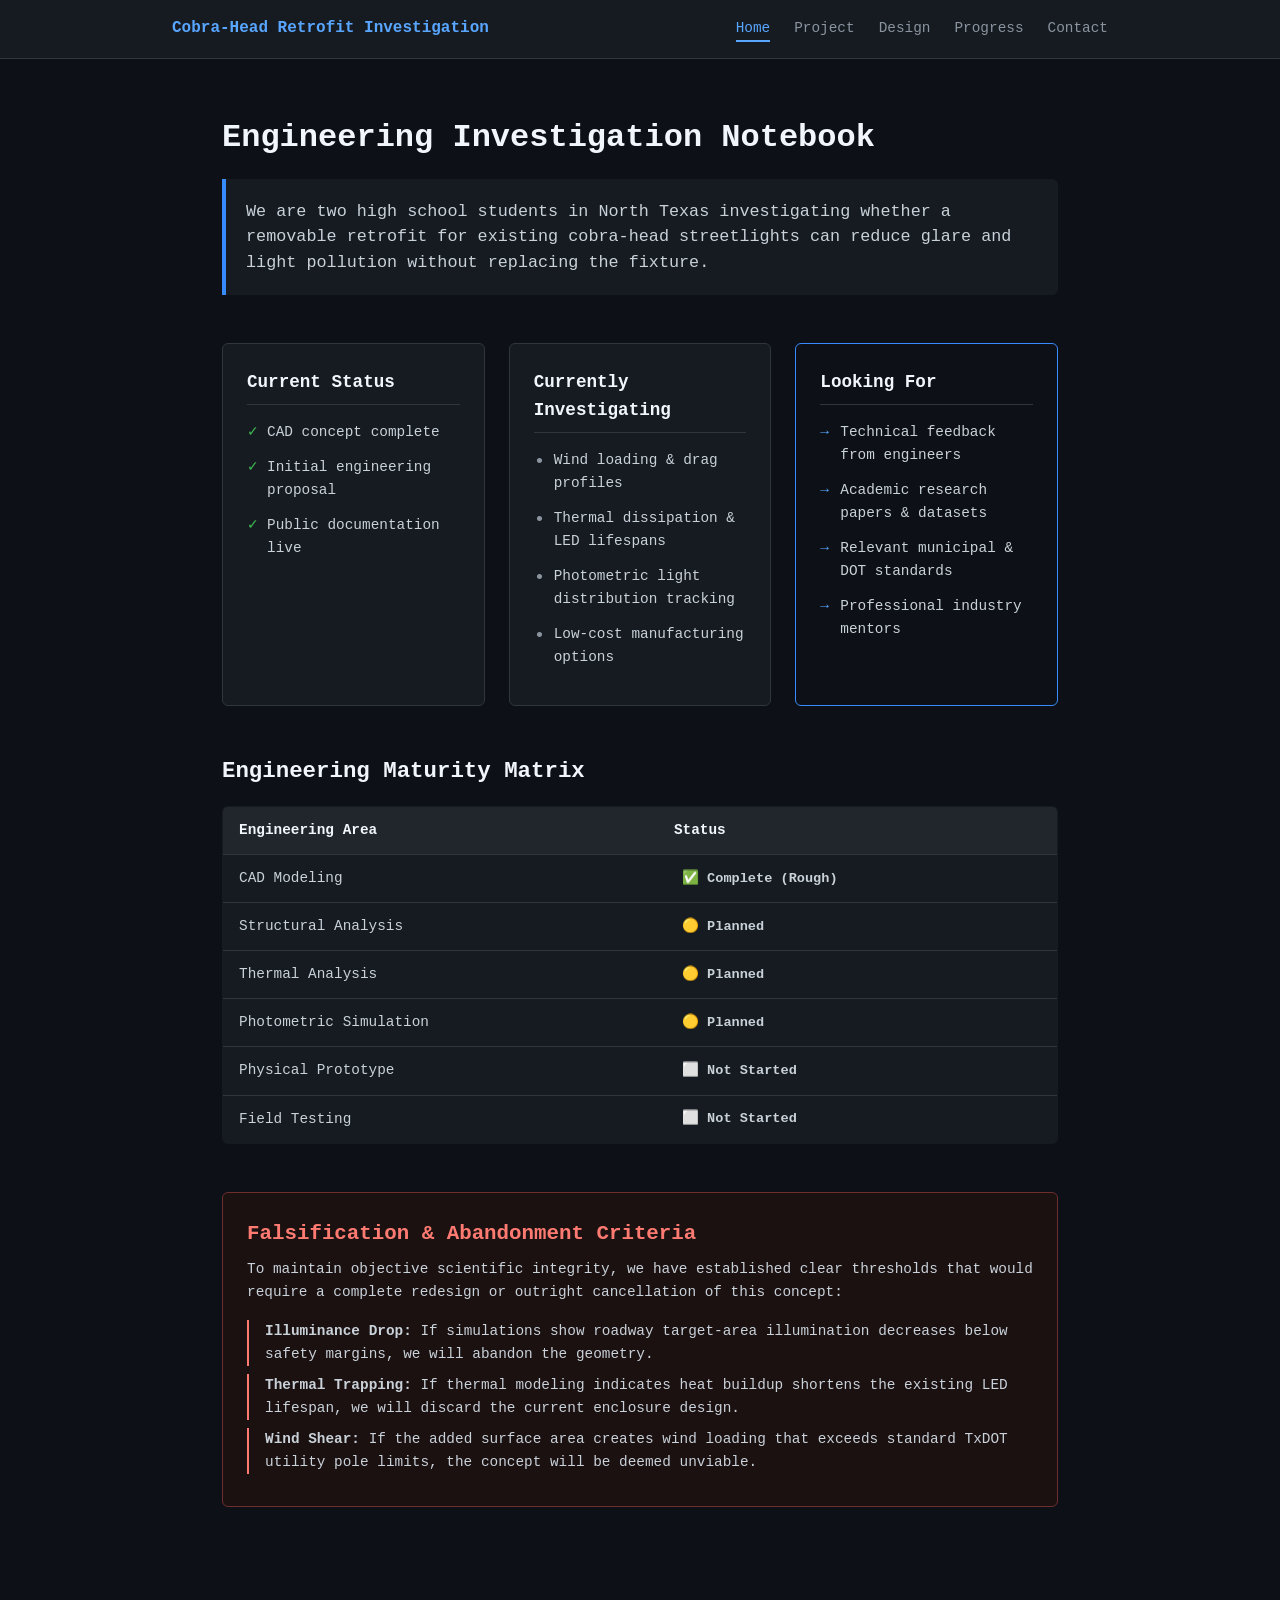
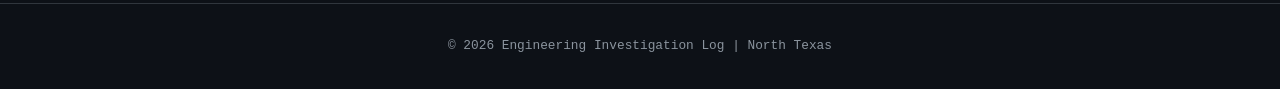
==== commit 021d5564: "Remove 'Research' link from navigation Removed the 'Research' link from the navigation menu." ====
--- a/index.html
+++ b/index.html
@@ -15,7 +15,7 @@
                 <li><a href="index.html" class="active">Home</a></li>
                 <li><a href="project.html">Project</a></li>
                 <li><a href="design.html">Design</a></li>
-                <li><a href="research.html">Research</a></li>
+           
                 <li><a href="progress.html">Progress</a></li>
                 <li><a href="contact.html">Contact</a></li>
             </ul>
--- a/style.css
+++ b/style.css
@@ -1344,3 +1344,533 @@
         grid-template-columns: 1fr;
     }
 }
+/* ==========================================================================
+   PROGRESS NOTEBOOK MODULES: ADVANCED DATALOG STYLING
+   ========================================================================== */
+
+/* Spacing Engine Extension */
+.progress-section-spacing {
+    margin-bottom: 5.5rem;
+}
+
+/* 1. Progress Hero Layout elements */
+.progress-hero-block {
+    border-bottom: 1px solid #30363d;
+    padding-bottom: 3rem;
+    margin-bottom: 4rem;
+}
+
+.hero-subtext {
+    font-size: 1.15rem;
+    line-height: 1.6;
+    color: #8b949e;
+    max-width: 850px;
+    margin-top: 0.5rem;
+}
+
+.metadata-dashboard-strip {
+    display: flex;
+    flex-wrap: wrap;
+    gap: 2rem;
+    margin-top: 2rem;
+    background-color: #15181d;
+    border: 1px solid #21262d;
+    padding: 1rem 1.5rem;
+    border-radius: 6px;
+    width: fit-content;
+}
+
+.meta-item {
+    font-size: 0.9rem;
+    color: #8b949e;
+}
+
+.meta-lbl {
+    font-weight: 500;
+}
+
+.mono-val {
+    font-family: 'JetBrains Mono', monospace;
+    color: #f0f6fc;
+    margin-left: 0.25rem;
+}
+
+.text-orange {
+    color: #f59e0b !important;
+}
+
+/* 2. Statistics Grid Dashboard */
+.stats-grid {
+    display: grid;
+    grid-template-columns: repeat(auto-fit, minmax(200px, 1fr));
+    gap: 1.25rem;
+}
+
+.stat-card {
+    background-color: #15181d;
+    border: 1px solid #21262d;
+    border-radius: 6px;
+    padding: 1.5rem;
+    text-align: center;
+}
+
+.stat-number {
+    font-size: 2rem;
+    font-weight: 700;
+    color: #58a6ff;
+    font-family: 'JetBrains Mono', monospace;
+    letter-spacing: -0.02em;
+}
+
+.stat-label {
+    font-size: 0.85rem;
+    color: #8b949e;
+    margin-top: 0.5rem;
+    line-height: 1.3;
+}
+
+/* 3. Horizontal Milestone Tracker */
+.macro-milestone-track {
+    display: flex;
+    justify-content: space-between;
+    align-items: center;
+    background-color: #15181d;
+    border: 1px solid #30363d;
+    padding: 2rem 1.5rem;
+    border-radius: 8px;
+    overflow-x: auto;
+    gap: 1rem;
+}
+
+.milestone-step {
+    display: flex;
+    flex-direction: column;
+    align-items: center;
+    text-align: center;
+    flex: 1;
+    min-width: 90px;
+    position: relative;
+}
+
+.milestone-marker {
+    width: 28px;
+    height: 28px;
+    border-radius: 50%;
+    display: flex;
+    align-items: center;
+    justify-content: center;
+    font-family: 'JetBrains Mono', monospace;
+    font-size: 0.85rem;
+    font-weight: 600;
+    z-index: 2;
+    background-color: #0d1117;
+}
+
+.milestone-name {
+    font-size: 0.75rem;
+    color: #8b949e;
+    margin-top: 0.75rem;
+    font-weight: 500;
+    line-height: 1.2;
+}
+
+/* Milestone State Modifier Layouts */
+.step-done .milestone-marker { border: 2px solid #2ea043; color: #56d364; }
+.step-done .milestone-name { color: #c9d1d9; }
+.step-current .milestone-marker { border: 2px solid #f59e0b; background-color: rgba(245,158,11,0.1); }
+.step-current .milestone-name { color: #f59e0b; font-weight: 600; }
+.step-future .milestone-marker { border: 2px solid #21262d; color: #30363d; }
+
+/* 4. Functional Focus Sprints */
+.focus-matrix-row {
+    display: grid;
+    grid-template-columns: repeat(3, 1fr);
+    gap: 1.5rem;
+}
+
+.focus-card {
+    background-color: #15181d;
+    border: 1px solid #21262d;
+    border-radius: 6px;
+    padding: 1.75rem;
+}
+
+.focus-hdr {
+    font-family: 'JetBrains Mono', monospace;
+    font-size: 0.85rem;
+    font-weight: 600;
+    text-transform: uppercase;
+    letter-spacing: 0.05em;
+    margin-bottom: 0.75rem;
+}
+.text-blue { color: #58a6ff; }
+.text-green { color: #56d364; }
+
+.focus-card p {
+    font-size: 0.95rem;
+    line-height: 1.45;
+    color: #8b949e;
+}
+
+/* 5. Laboratory Chronological Notebook Layouts */
+.log-section-header {
+    display: flex;
+    justify-content: space-between;
+    align-items: baseline;
+    border-bottom: 1px solid #21262d;
+    margin-bottom: 2rem;
+}
+
+.log-section-header .section-technical-title {
+    border-bottom: none;
+    margin-bottom: 0;
+    padding-bottom: 0;
+}
+
+.log-filter-tag {
+    font-family: 'JetBrains Mono', monospace;
+    font-size: 0.8rem;
+    color: #8b949e;
+    background-color: #15181d;
+    padding: 0.25rem 0.6rem;
+    border: 1px solid #30363d;
+    border-radius: 4px;
+}
+
+.monthly-log-cluster {
+    margin-bottom: 4rem;
+    position: relative;
+}
+
+.month-divider-line {
+    font-family: 'Inter', sans-serif;
+    font-size: 1.1rem;
+    font-weight: 700;
+    color: #f0f6fc;
+    margin-bottom: 2rem;
+    display: flex;
+    align-items: center;
+    gap: 1rem;
+}
+
+.month-divider-line::after {
+    content: "";
+    flex: 1;
+    height: 1px;
+    background-color: #21262d;
+}
+
+.progress-card {
+    background-color: #15181d;
+    border: 1px solid #30363d;
+    border-radius: 8px;
+    padding: 2.5rem;
+    margin-bottom: 2rem;
+}
+
+.progress-card:last-of-type {
+    margin-bottom: 0;
+}
+
+.card-log-meta {
+    display: flex;
+    justify-content: space-between;
+    align-items: center;
+    margin-bottom: 0.75rem;
+}
+
+.log-date {
+    font-family: 'JetBrains Mono', monospace;
+    font-size: 0.9rem;
+    color: #58a6ff;
+    font-weight: 500;
+}
+
+.progress-card h3 {
+    color: #f0f6fc;
+    font-size: 1.4rem;
+    letter-spacing: -0.02em;
+    margin-bottom: 0.5rem;
+}
+
+.log-summary {
+    font-size: 1.05rem;
+    line-height: 1.5;
+    color: #c9d1d9;
+    margin-bottom: 1.75rem;
+}
+
+.log-details-grid {
+    display: grid;
+    grid-template-columns: 1.4fr 1fr;
+    gap: 2.5rem;
+    border-top: 1px solid #21262d;
+    padding-top: 1.5rem;
+    margin-bottom: 1.5rem;
+}
+
+.log-detail-col h5 {
+    font-family: 'JetBrains Mono', monospace;
+    font-size: 0.8rem;
+    text-transform: uppercase;
+    color: #8b949e;
+    margin-bottom: 0.75rem;
+    letter-spacing: 0.05em;
+}
+
+.log-bullet-list {
+    list-style: none;
+}
+
+.log-bullet-list li {
+    font-size: 0.95rem;
+    line-height: 1.45;
+    color: #c9d1d9;
+    margin-bottom: 0.5rem;
+    position: relative;
+    padding-left: 1.25rem;
+}
+
+.log-bullet-list li::before {
+    content: "▫";
+    position: absolute;
+    left: 0;
+    color: #30363d;
+}
+
+.clean-green li::before {
+    color: #4ea85d;
+}
+
+.log-narrative-text {
+    font-size: 0.95rem;
+    line-height: 1.5;
+    color: #8b949e;
+}
+
+.log-card-footer {
+    background-color: #0d1117;
+    border: 1px solid #21262d;
+    border-radius: 6px;
+    padding: 1rem 1.25rem;
+    font-size: 0.95rem;
+    color: #c9d1d9;
+    line-height: 1.45;
+}
+
+.log-card-footer strong {
+    color: #e3b341;
+}
+
+/* Collapsed Compact Architecture Node Variant */
+.collapsed-historical-node {
+    padding: 1.5rem 2rem;
+    border-color: #21262d;
+    background-color: rgba(21, 24, 29, 0.4);
+}
+
+.collapsed-historical-node h3 {
+    font-size: 1.15rem;
+    margin-bottom: 0.25rem;
+}
+
+.collapsed-historical-node .log-summary {
+    font-size: 0.95rem;
+    color: #8b949e;
+    margin-bottom: 1rem;
+}
+
+.collapsed-historical-node .log-card-footer {
+    font-size: 0.9rem;
+    background-color: transparent;
+    border: none;
+    padding: 0;
+    color: #8b949e;
+}
+
+/* 6. Decision Ledgers Layout classes */
+.decisions-matrix-stack {
+    display: flex;
+    flex-direction: column;
+    gap: 1.5rem;
+}
+
+.decision-log-card {
+    background-color: #15181d;
+    border: 1px solid #30363d;
+    border-radius: 6px;
+    padding: 2rem;
+}
+
+.dec-meta-line {
+    display: flex;
+    justify-content: space-between;
+    align-items: center;
+    margin-bottom: 0.5rem;
+}
+
+.dec-tag {
+    font-family: 'JetBrains Mono', monospace;
+    font-size: 0.8rem;
+    color: #8b949e;
+    font-weight: 500;
+}
+
+.dec-status {
+    font-family: 'JetBrains Mono', monospace;
+    font-size: 0.75rem;
+    padding: 0.2rem 0.5rem;
+    border-radius: 4px;
+}
+
+.decision-log-card h4 {
+    color: #f0f6fc;
+    font-size: 1.25rem;
+    margin-bottom: 0.75rem;
+}
+
+.decision-log-card p {
+    font-size: 0.95rem;
+    line-height: 1.5;
+    color: #8b949e;
+    margin-bottom: 0.75rem;
+}
+
+.decision-log-card p:last-of-type {
+    margin-bottom: 0;
+}
+
+.decision-log-card strong {
+    color: #c9d1d9;
+}
+
+/* 7. Critique / Self-Reflection Box Stacks */
+.critique-container-box {
+    background: linear-gradient(135deg, #15181d 0%, #11151c 100%);
+    border: 1px solid #30363d;
+    border-radius: 8px;
+    padding: 2.5rem;
+}
+
+.critique-container-box p {
+    font-size: 1.05rem;
+    line-height: 1.5;
+    color: #c9d1d9;
+    margin-bottom: 1.5rem;
+}
+
+.critique-bullet-stream {
+    list-style: none;
+}
+
+.critique-bullet-stream li {
+    font-size: 0.95rem;
+    line-height: 1.5;
+    color: #8b949e;
+    margin-bottom: 1rem;
+    position: relative;
+    padding-left: 1.5rem;
+}
+
+.critique-bullet-stream li::before {
+    content: "▵";
+    position: absolute;
+    left: 0;
+    color: #f59e0b;
+    font-weight: 700;
+}
+
+.critique-bullet-stream li strong {
+    color: #f0f6fc;
+}
+
+/* 8. Compact Changelog Layout tables */
+.changelog-compact-table-wrapper {
+    width: 100%;
+    overflow-x: auto;
+    border: 1px solid #21262d;
+    border-radius: 6px;
+    background-color: #15181d;
+}
+
+.changelog-table {
+    width: 100%;
+    border-collapse: collapse;
+    font-size: 0.95rem;
+    text-align: left;
+}
+
+.changelog-table th {
+    background-color: #111418;
+    color: #f0f6fc;
+    padding: 1rem 1.25rem;
+    font-weight: 600;
+    border-bottom: 1px solid #30363d;
+}
+
+.changelog-table td {
+    padding: 1rem 1.25rem;
+    border-bottom: 1px solid #21262d;
+    color: #c9d1d9;
+    vertical-align: middle;
+}
+
+.changelog-table tr:last-child td {
+    border-bottom: none;
+}
+
+.mono-v {
+    font-family: 'JetBrains Mono', monospace;
+    font-size: 0.9rem;
+    color: #58a6ff;
+    font-weight: 600;
+}
+
+/* 9. Reflection Footer Area classes */
+.reflection-block-footer {
+    border-top: 1px solid #21262d;
+    padding-top: 2.5rem;
+    max-width: 850px;
+}
+
+.reflection-block-footer h5 {
+    font-family: 'JetBrains Mono', monospace;
+    font-size: 0.85rem;
+    color: #8b949e;
+    text-transform: uppercase;
+    margin-bottom: 0.5rem;
+    letter-spacing: 0.05em;
+}
+
+.reflection-block-footer p {
+    font-size: 1rem;
+    line-height: 1.55;
+    color: #8b949e;
+    font-style: italic;
+}
+
+/* ==========================================================================
+   BREAKPOINTS ENGINE FOR PROGRESS DATALOG VIEWPORTS
+   ========================================================================== */
+
+@media (max-width: 968px) {
+    .focus-matrix-row {
+        grid-template-columns: 1fr;
+        gap: 1.25rem;
+    }
+    .log-details-grid {
+        grid-template-columns: 1fr;
+        gap: 1.5rem;
+    }
+}
+
+@media (max-width: 650px) {
+    .progress-card {
+        padding: 1.5rem;
+    }
+    .metadata-dashboard-strip {
+        flex-direction: column;
+        gap: 0.75rem;
+        width: 100%;
+    }
+}
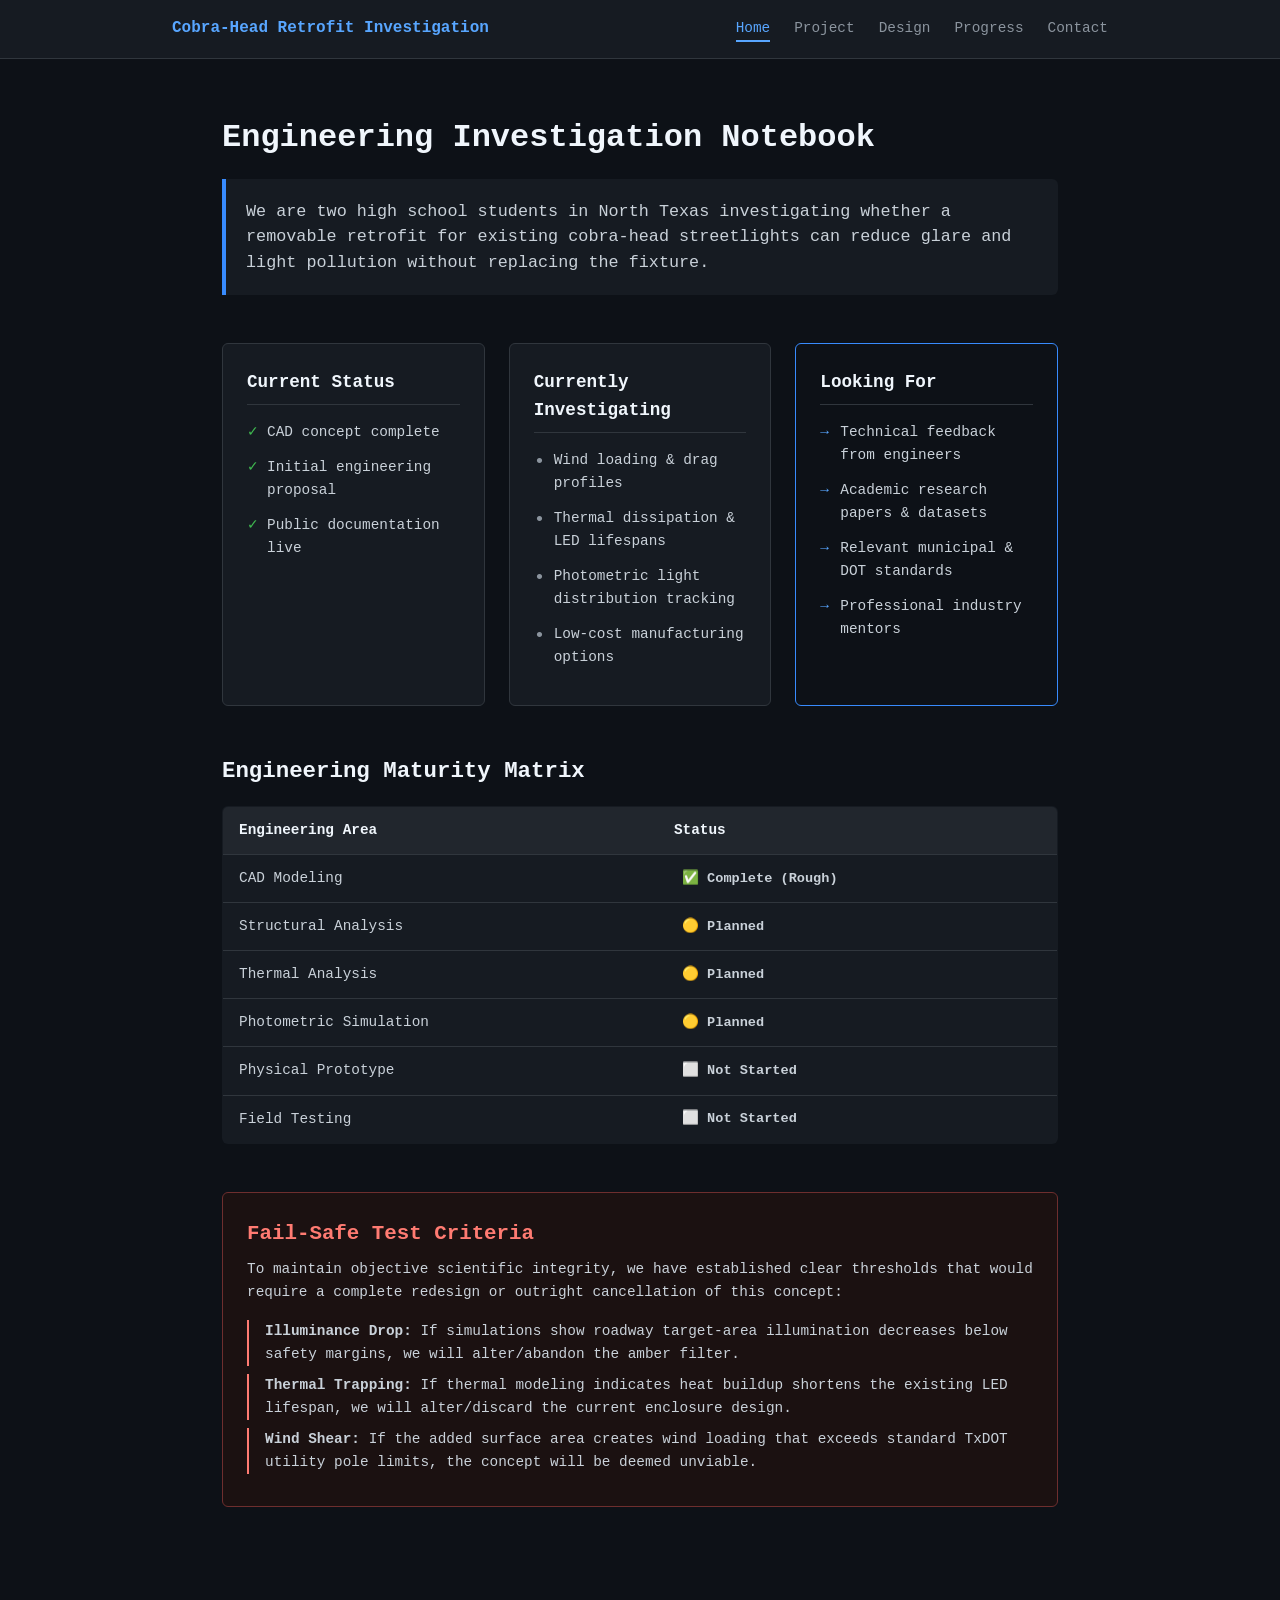
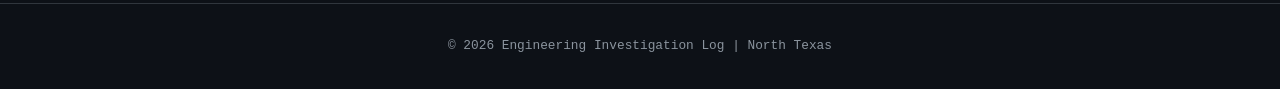
==== commit ab73fcf8: "Update criteria section headings and descriptions" ====
--- a/index.html
+++ b/index.html
@@ -102,11 +102,11 @@
         </section>
 
         <section class="criteria-box">
-            <h2>Falsification & Abandonment Criteria</h2>
+            <h2>Fail-Safe Test Criteria</h2>
             <p>To maintain objective scientific integrity, we have established clear thresholds that would require a complete redesign or outright cancellation of this concept:</p>
             <ul>
-                <li><strong>Illuminance Drop:</strong> If simulations show roadway target-area illumination decreases below safety margins, we will abandon the geometry.</li>
-                <li><strong>Thermal Trapping:</strong> If thermal modeling indicates heat buildup shortens the existing LED lifespan, we will discard the current enclosure design.</li>
+                <li><strong>Illuminance Drop:</strong> If simulations show roadway target-area illumination decreases below safety margins, we will alter/abandon the amber filter.</li>
+                <li><strong>Thermal Trapping:</strong> If thermal modeling indicates heat buildup shortens the existing LED lifespan, we will alter/discard the current enclosure design.</li>
                 <li><strong>Wind Shear:</strong> If the added surface area creates wind loading that exceeds standard TxDOT utility pole limits, the concept will be deemed unviable.</li>
             </ul>
         </section>
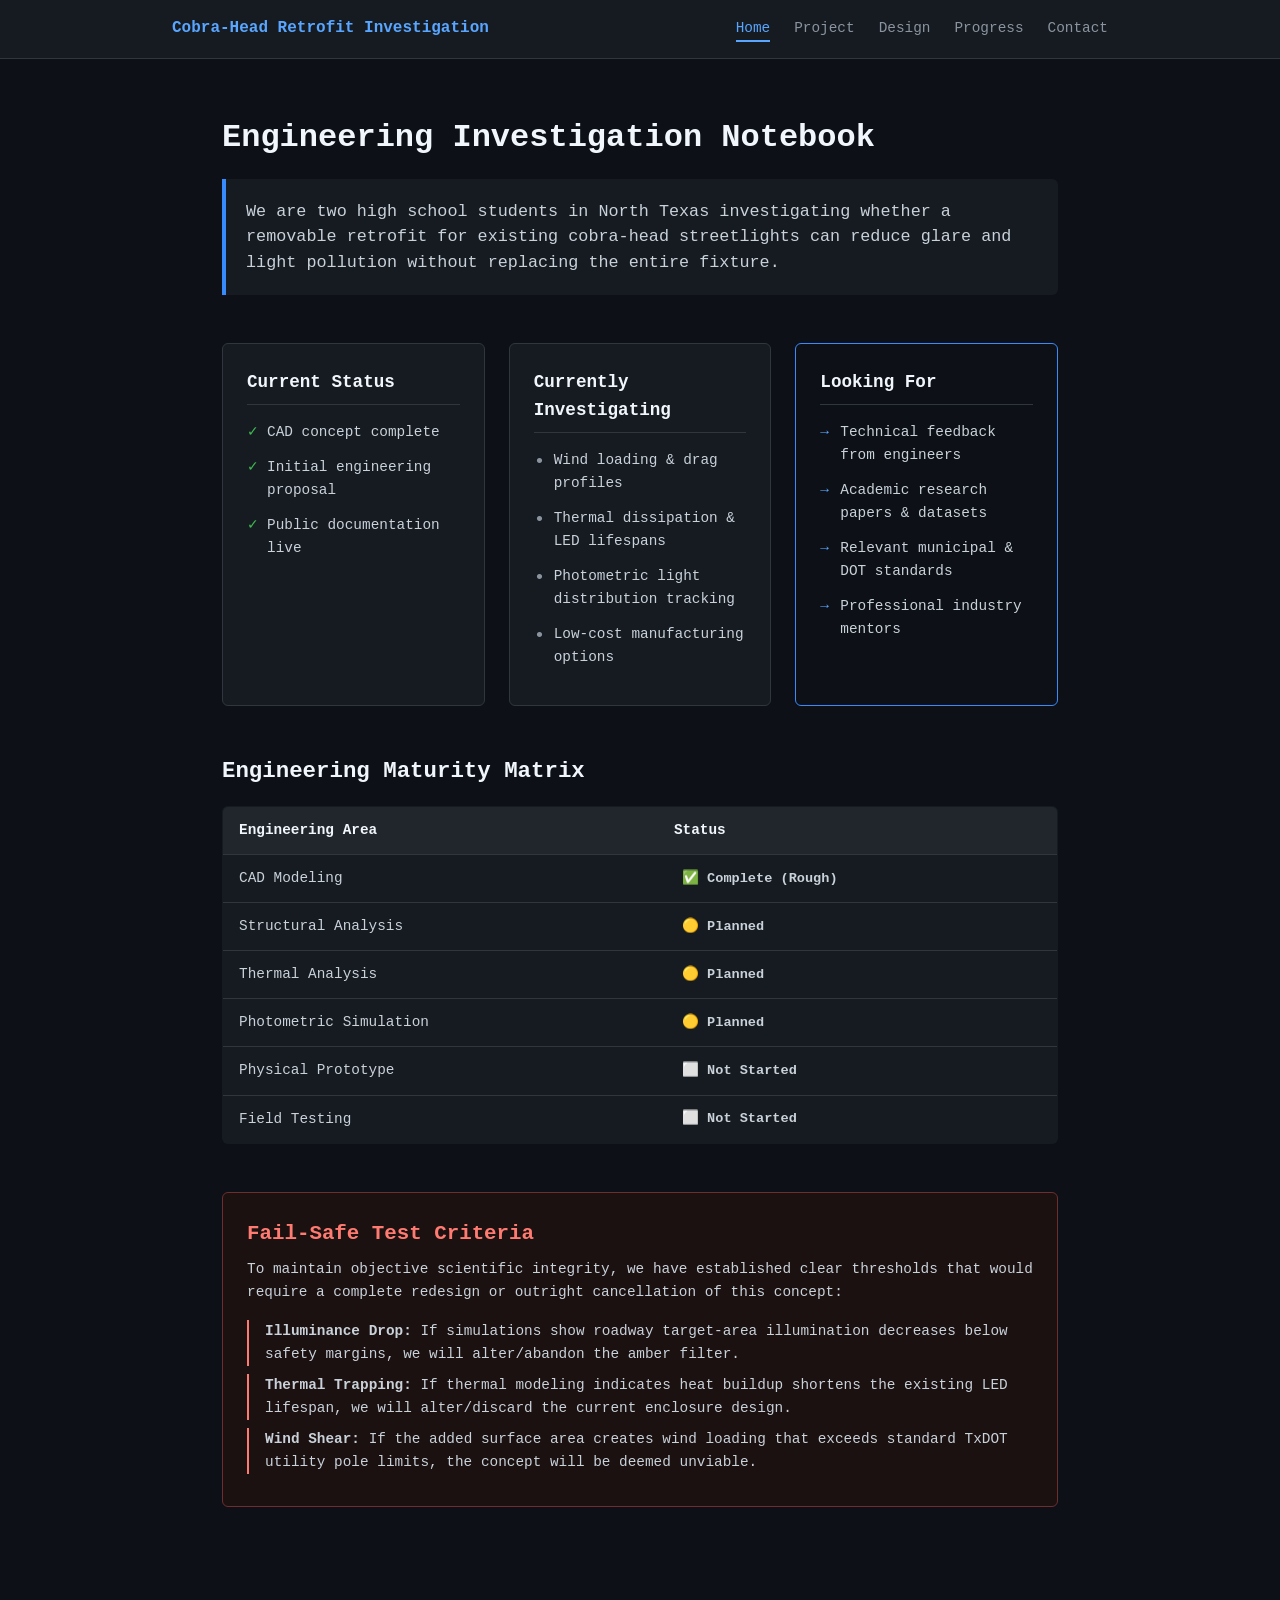
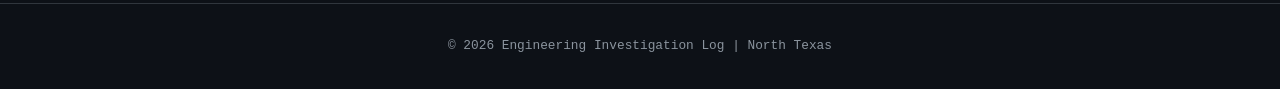
==== commit 9b537f61: "Clarify text in mission statement paragraph" ====
--- a/index.html
+++ b/index.html
@@ -26,7 +26,7 @@
         <section class="hero-investigation">
             <h1>Engineering Investigation Notebook</h1>
             <p class="mission-statement">
-                We are two high school students in North Texas investigating whether a removable retrofit for existing cobra-head streetlights can reduce glare and light pollution without replacing the fixture.
+                We are two high school students in North Texas investigating whether a removable retrofit for existing cobra-head streetlights can reduce glare and light pollution without replacing the entire fixture.
             </p>
         </section>
 
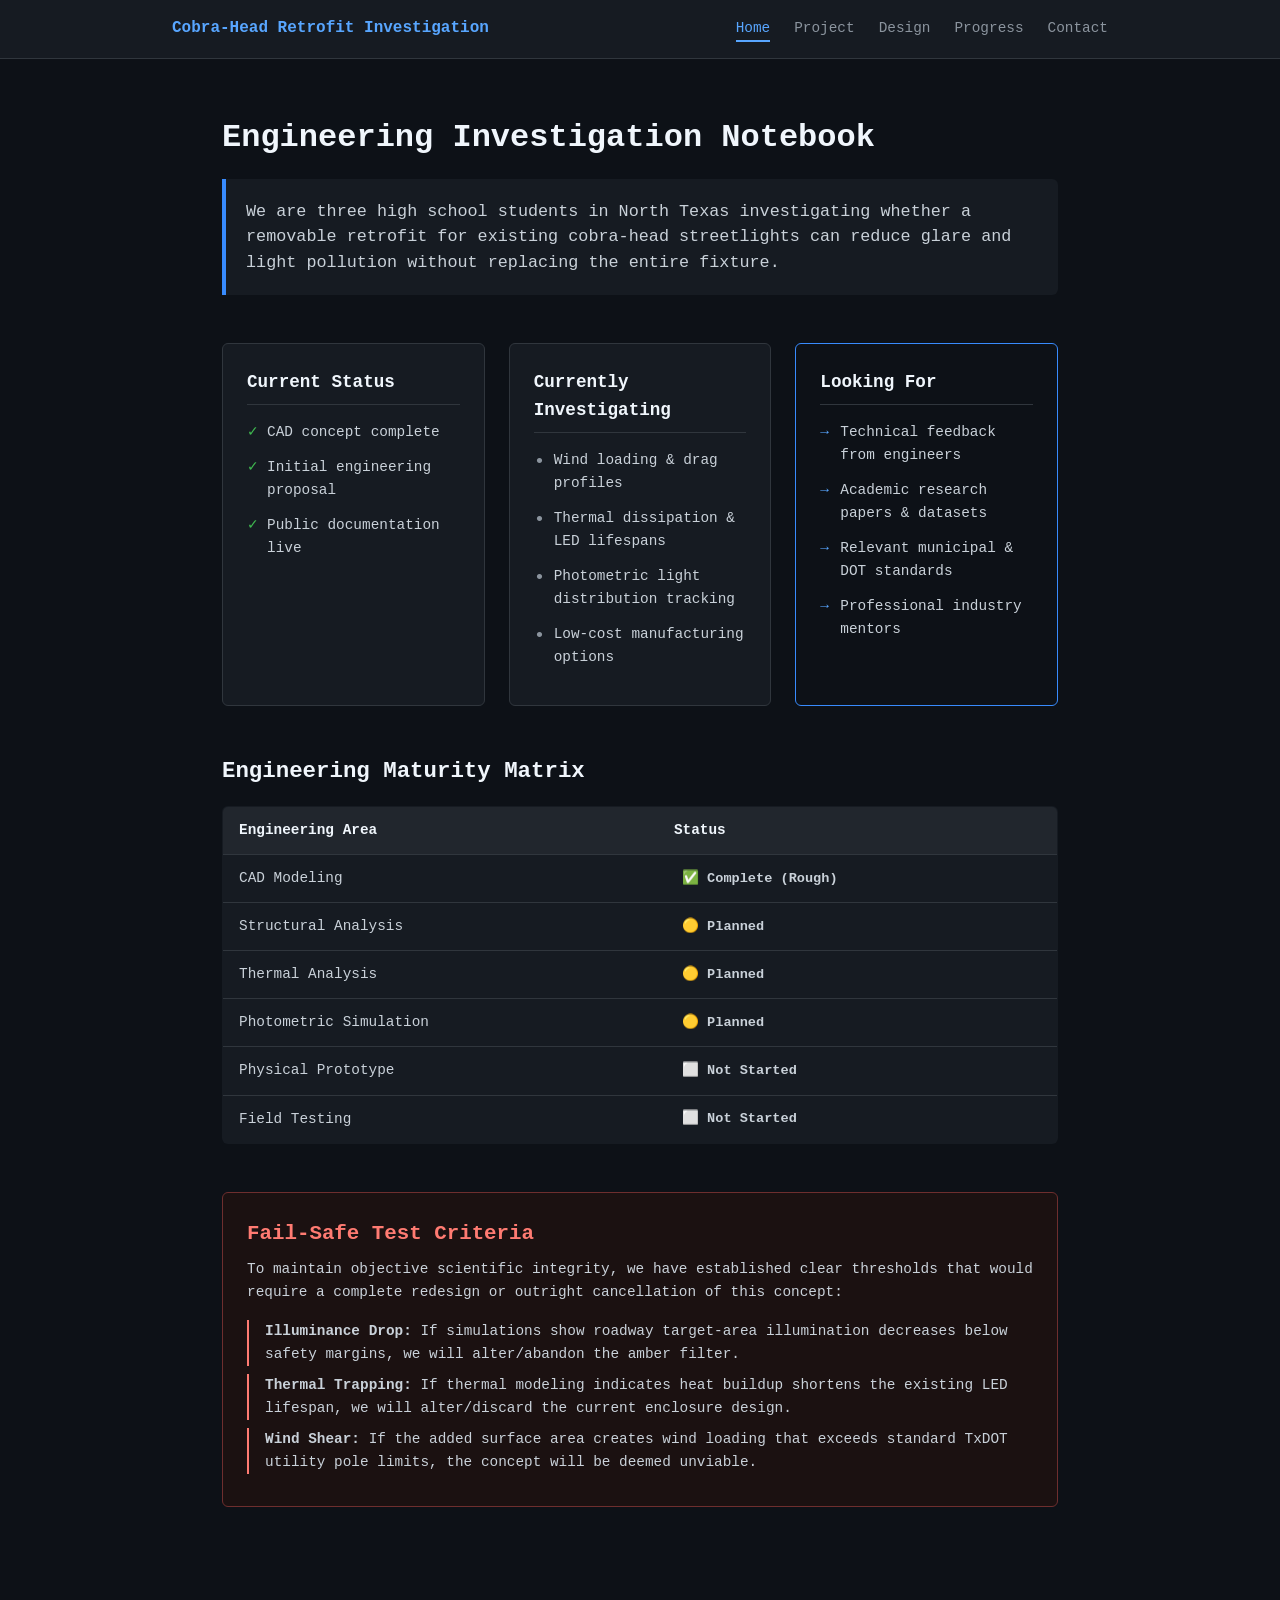
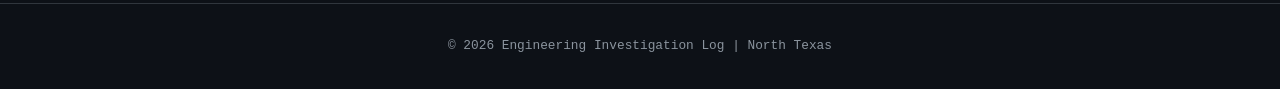
==== commit 3073c411: "Update student count in mission statement" ====
--- a/index.html
+++ b/index.html
@@ -26,7 +26,7 @@
         <section class="hero-investigation">
             <h1>Engineering Investigation Notebook</h1>
             <p class="mission-statement">
-                We are two high school students in North Texas investigating whether a removable retrofit for existing cobra-head streetlights can reduce glare and light pollution without replacing the entire fixture.
+                We are three high school students in North Texas investigating whether a removable retrofit for existing cobra-head streetlights can reduce glare and light pollution without replacing the entire fixture.
             </p>
         </section>
 
--- a/style.css
+++ b/style.css
@@ -1874,3 +1874,23 @@
         width: 100%;
     }
 }
+/* CAD Gallery Viewport Sizing & Scaling */
+.cad-viewport {
+    height: 220px; /* Adjust this number to make preview boxes taller or shorter */
+    border-radius: 6px;
+    background-size: contain; /* 'contain' fits the ENTIRE CAD render inside without cropping */
+    background-repeat: no-repeat;
+    background-position: center;
+}
+
+.cad-preview-card {
+    padding: 1rem;
+    text-align: center;
+}
+
+.cad-view-label {
+    font-family: 'JetBrains Mono', monospace;
+    font-size: 0.85rem;
+    color: #58a6ff;
+    margin-top: 0.75rem;
+}
